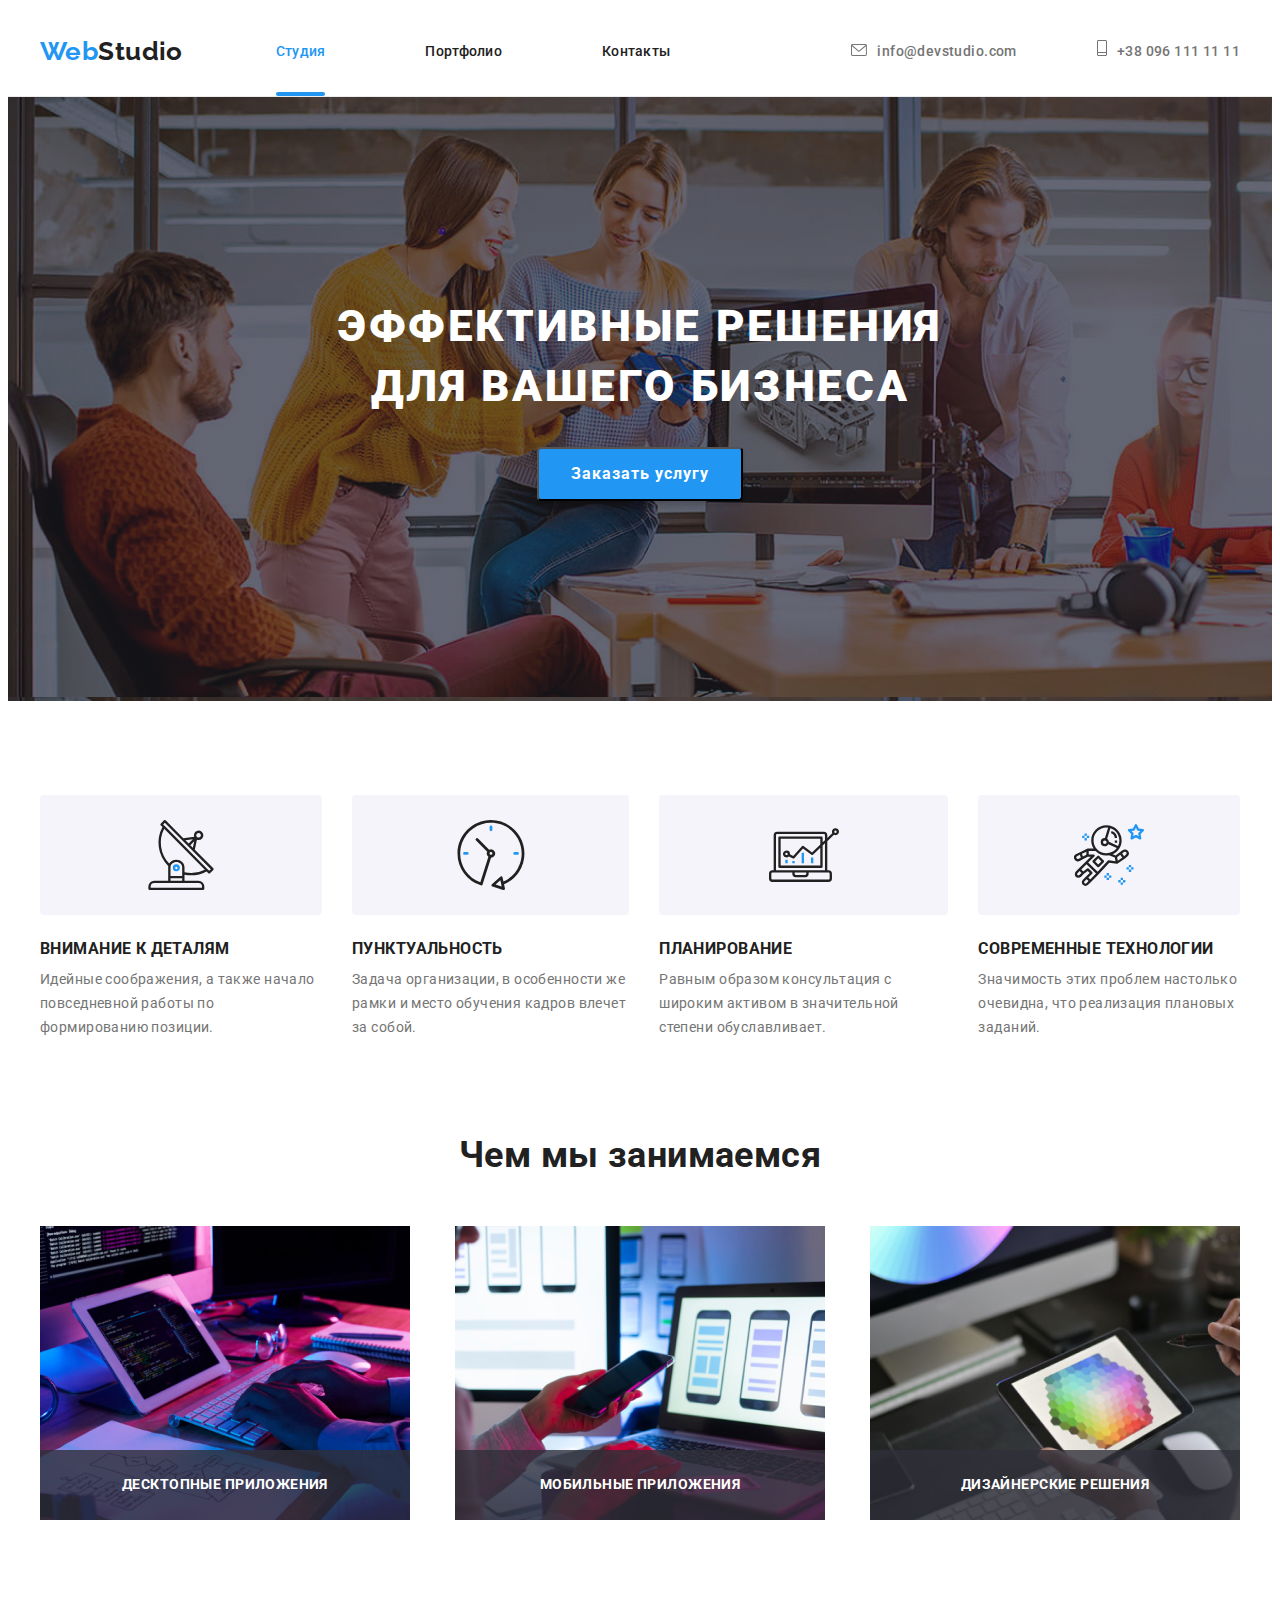
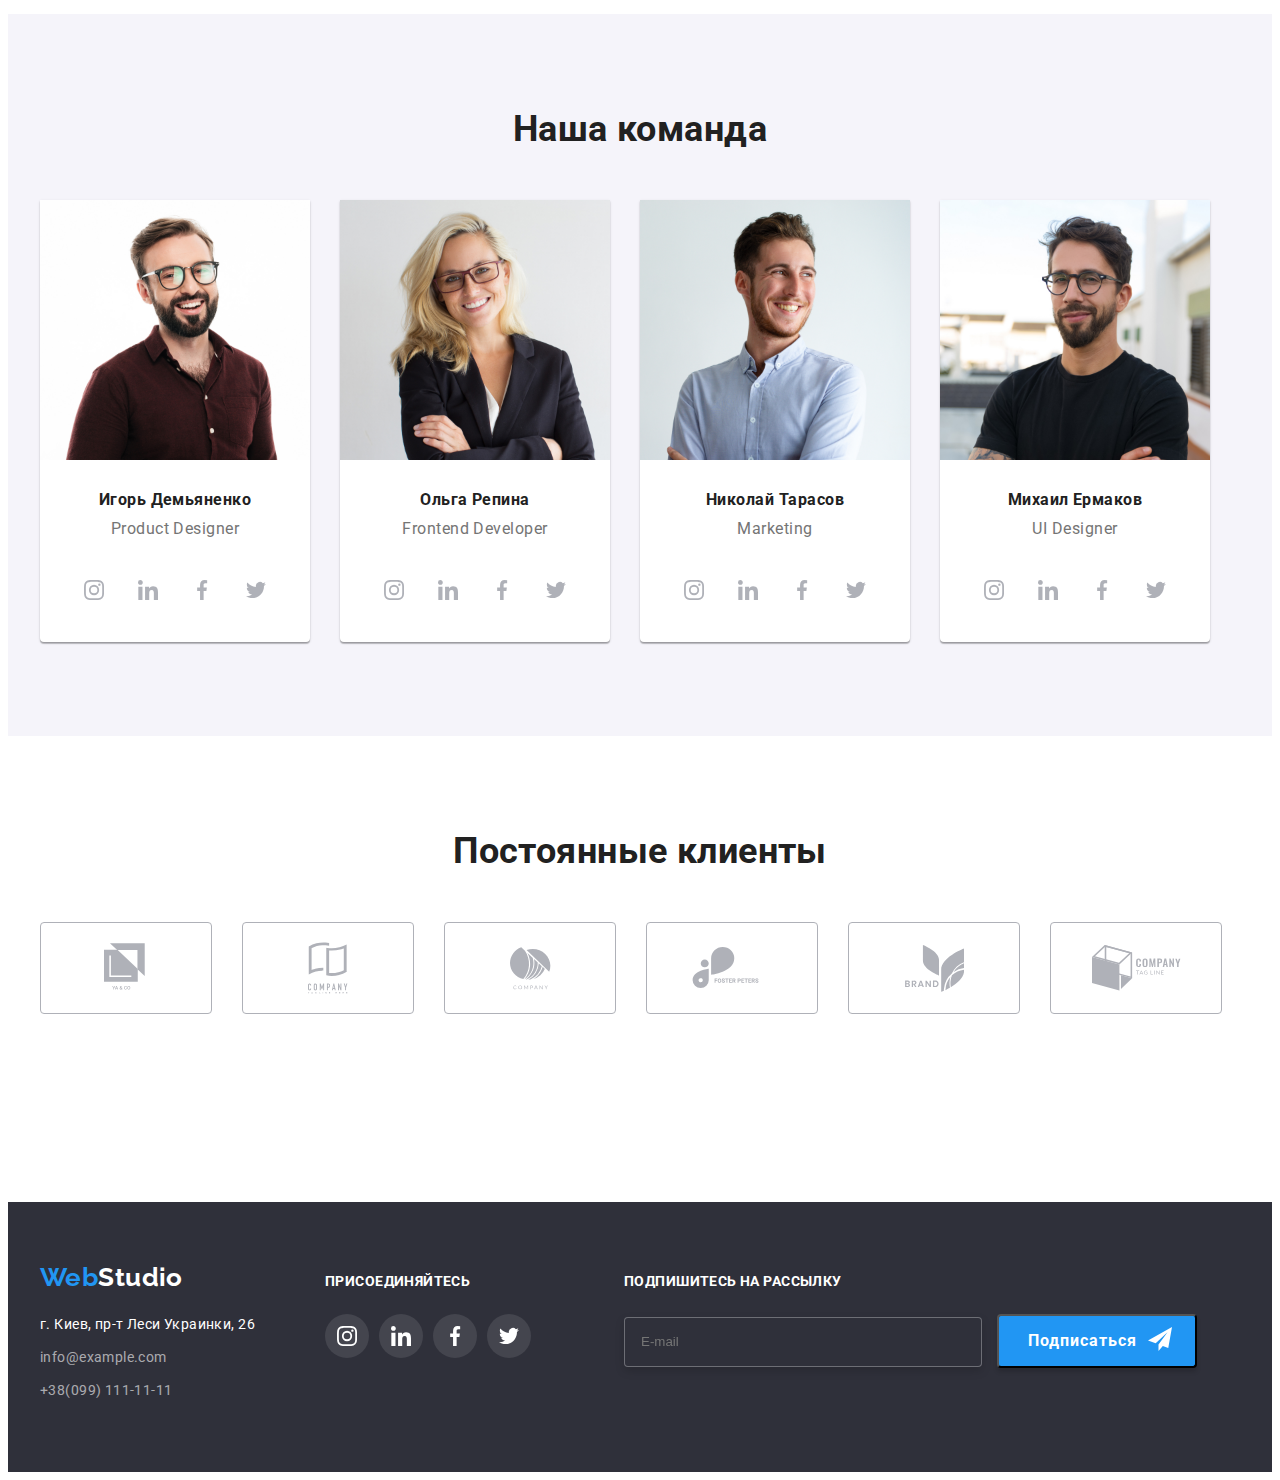
==== index.html @ 6d4a69b9 "Added files" ====
<!DOCTYPE html>
<html lang="ru">
  <head>
    <meta charset="UTF-8" />
    <meta name="viewport" content="width=device-width, initial-scale=1.0" />
    <title>Document</title>
    <link href="https://fonts.googleapis.com/css2?family=Roboto:wght@400;700;900&display=swap" rel="stylesheet">
    <link href="https://fonts.googleapis.com/css2?family=Raleway:wght@700&display=swap" rel="stylesheet">
    <link rel="stylesheet" href="https://cdnjs.cloudflare.com/ajax/libs/modern-normalize/1.0.0/modern-normalize.min.css" integrity="sha512-ISS7cAi1PEhQ8jnbJpJZMd29NlhNj4AWYyLOSp2CE/CsHxTCu+r+t0D2yoJudVrd0/8fTVPUVDzY5Tvli75u/g==" crossorigin="anonymous" />
    <link rel="stylesheet" href="./css/styles.css" />
  </head>

  <body>
  <header class="header">
   
 <div class="container header-container">
    <!--Навигация-->
     <nav class="navigation">
       <a href="./index.html" class="link">
      <p class="link logo" lang="en"><span class="logo-part">Web</span>Studio</p>
    </a>

    <ul class="site-nav list">
      <li class="menu-item"><a href="./index.html" class="link menu-link"><span class="current">Студия</span></a></li>
      <li class="menu-item"><a href="./portfolio.html" class="link menu-link">Портфолио</a></li>
      <li class="menu-item"><a href="#footer" class="link menu-link">Контакты</a></li>
    </ul>
    </nav> 
    
    <ul class="auth-nav list">
      <li class="menu-item"><a href="mailto:info@devstudio.com" class="link contact-link">
        <svg class="email-icon" width="16" height="12">
          <use xlink:href="./images/spritenew.svg#icon-envelope"></use>
        </svg>info@devstudio.com</a></li>
      <li class="menu-item"><a href="tel:380961111111" class="link contact-link">
        <svg class="email-icon" width="10" height="16"> 
          <use xlink:href="./images/spritenew.svg#icon-phone"></use>
        </svg>+38 096 111 11 11</a></li>
    </ul>
  
 </div>
</header>
 

    <main>
      <!--Секция-герой-->
      <section class="hero-section">
        <div class="container hero-container">
        <h1 class="hero-title">
          Эффективные решения
          для вашего бизнеса
        </h1>
        <button type="button" class="button" data-modal-open>Заказать услугу</button>
        </div>
        </section>
      
      <!--Преимущества-->
      <section class="section about-section">
        <div class="container">
        <h2 class="section-title visually-hidden" >Преимущества</h2>
        <ul class="list feature">
          <li class="list-item icon-antenna">
            <h3 class="about-title">Внимание к деталям</h3>
            <p class="about-info">
              Идейные соображения, а также начало повседневной работы по
              формированию позиции.
            </p>
          </li>
          <li class="list-item icon-clock">
            <h3 class="about-title">Пунктуальность</h3>
            <p class="about-info">
              Задача организации, в особенности же рамки и место обучения кадров
              влечет за собой.
            </p>
          </li>
          <li class="list-item icon-diagram">
            <h3 class="about-title">Планирование</h3>
            <p class="about-info">
              Равным образом консультация с широким активом в значительной
              степени обуславливает.
            </p>
          </li>
          <li class="list-item icon-astronaut">
            <h3 class="about-title">Современные технологии</h3>
            <p class="about-info">
              Значимость этих проблем настолько очевидна, что реализация
              плановых заданий.
            </p>
          </li>
        </ul>
        </div>
      </section>
    

    <!--Чем мы занимаемся-->
      <section class="section about-section about">
        <div class="container">
        <h2 class="section-title">Чем мы занимаемся</h2>
        <ul class="list">
          <li class="list-item">
            <div class="about-thumb">
              <img
              src="./images/box1.jpg"
              alt="планшет и клавиатура человек работает"
              width="370"
            />
            <p class="about-overlay">Десктопные приложения</p>
          </div>
          </li>
          <li class="list-item">
            <div class="about-thumb"> 
              <img
              src="./images/box2.jpg"
              alt="телефон и ноутбук человек за работой"
              width="370"
            />
            <p class="about-overlay">Мобильные приложения</p></div>
          </li>
          <li class="list-item">
            <div class="about-thumb">
              <img
              src="./images/box3.jpg"
              alt="планшет с красочной картинкой человек рисует с помощью стилуса"
              width="370"
            />
            <p class="about-overlay">Дизайнерские решения</p>
            </div>
          </li>
        </ul>
       </div>
      </section>
    
      

      <!-- Наша команда-->
      <section class="section team">
        <div class="container">
        <h2 class="section-title">Наша команда</h2>
        <ul class="list">
          <li class="team-item">
            <img
              src="./images/teamcard1.jpg"
              alt="Дизайнер мужчина в бордовой рубашке"
              width="270"
              height="260"
            />
            <h3 class="team-title">Игорь Демьяненко</h3>
            <p class="team-position">Product Designer</p>
            <ul class="list social-box">
              <li class="social-list">
                  <a href="" class="socialmedia">
                      <svg class="socialmedia-icon">
                          <use xlink:href="./images/spritenew.svg#icon-instagram">
                          </use>
                      </svg></a>
              </li>

              <li class="social-list">
                  <a href="" class="socialmedia">
                      <svg class="socialmedia-icon">
                          <use xlink:href="./images/spritenew.svg#icon-twitter">
                          </use>
                      </svg></a>
              </li>

              <li class="social-list">
                  <a href="" class="socialmedia">
                      <svg class="socialmedia-icon">
                          <use xlink:href="./images/spritenew.svg#icon-facebook">
                          </use>
                      </svg></a>
              </li>

              <li class="social-list">
                  <a href="" class="socialmedia">
                      <svg class="socialmedia-icon">
                          <use xlink:href="./images/spritenew.svg#icon-linkedin">
                          </use>
                      </svg></a>
              </li>
          </ul> 
          </li>

          <li class="team-item">
            <img
              src="./images/teamcard2.jpg"
              alt="Фронэнд девелопер женщина"
              width="270"
              height="260"
            
            />
            <h3 class="team-title">Ольга Репина</h3>
            <p class="team-position">Frontend Developer</p>
            <ul class="list social-box">
              <li class="social-list">
                  <a href="" class="socialmedia">
                      <svg class="socialmedia-icon">
                          <use xlink:href="./images/spritenew.svg#icon-instagram">
                          </use>
                      </svg></a>
              </li>

              <li class="social-list">
                  <a href="" class="socialmedia">
                      <svg class="socialmedia-icon">
                          <use xlink:href="./images/spritenew.svg#icon-twitter">
                          </use>
                      </svg></a>
              </li>

              <li class="social-list">
                  <a href="" class="socialmedia">
                      <svg class="socialmedia-icon">
                          <use xlink:href="./images/spritenew.svg#icon-facebook">
                          </use>
                      </svg></a>
              </li>
              
              <li class="social-list">
                  <a href="" class="socialmedia">
                      <svg class="socialmedia-icon">
                          <use xlink:href="./images/spritenew.svg#icon-linkedin">
                          </use>
                      </svg></a>
              </li>
          </ul> 
          </li>

          <li class="team-item">
            <img
              src="./images/teamcard3.jpg"
              alt="Маркетолог мужчина в голубой рубашке"
              width="270"
              height="260"
            
            />
            <h3 class="team-title">Николай Тарасов</h3>
            <p class="team-position">Marketing</p>
            <ul class="list social-box">
              <li class="social-list">
                  <a href="" class="socialmedia">
                      <svg class="socialmedia-icon">
                          <use xlink:href="./images/spritenew.svg#icon-instagram">
                          </use>
                      </svg></a>
              </li>

              <li class="social-list">
                  <a href="" class="socialmedia">
                      <svg class="socialmedia-icon">
                          <use xlink:href="./images/spritenew.svg#icon-twitter">
                          </use>
                      </svg></a>
              </li>

              <li class="social-list">
                  <a href="" class="socialmedia">
                      <svg class="socialmedia-icon">
                          <use xlink:href="./images/spritenew.svg#icon-facebook">
                          </use>
                      </svg></a>
              </li>
              
              <li class="social-list">
                  <a href="" class="socialmedia">
                      <svg class="socialmedia-icon">
                          <use xlink:href="./images/spritenew.svg#icon-linkedin">
                          </use>
                      </svg></a>
              </li>
          </ul> 
          </li>

          <li class="team-item">
            <img
              src="./images/teamcard4.jpg"
              alt="UI Дизайнер мужчина в черной футболке"
              width="270"
              height="260"
            
            />
            <h3 class="team-title">Михаил Ермаков</h3>
            <p class="team-position">UI Designer</p>
            <ul class="list social-box">
              <li class="social-list">
                  <a href="" class="socialmedia">
                      <svg class="socialmedia-icon">
                          <use xlink:href="./images/spritenew.svg#icon-instagram">
                          </use>
                      </svg></a>
              </li>

              <li class="social-list">
                  <a href="" class="socialmedia">
                      <svg class="socialmedia-icon">
                          <use xlink:href="./images/spritenew.svg#icon-twitter">
                          </use>
                      </svg></a>
              </li>

              <li class="social-list">
                  <a href="" class="socialmedia">
                      <svg class="socialmedia-icon">
                          <use xlink:href="./images/spritenew.svg#icon-facebook">
                          </use>
                      </svg></a>
              </li>
              
              <li class="social-list">
                  <a href="" class="socialmedia">
                      <svg class="socialmedia-icon">
                          <use xlink:href="./images/spritenew.svg#icon-linkedin">
                          </use>
                      </svg></a>
              </li>
          </ul> 
          </li>
        </ul>
      </div>
      </section>

    <!--Постоянные клиенты-->
      <section class="section">
        <div class="container">
          <h3 class="section-title">Постоянные клиенты</h3>
          <ul class="list clients-box">

            <li class="list-item">
              <a href="" class="clients-logo" target="_blank" rel="noopener noreferer">
              <svg width="45" height="50">
                <use xlink:href="./images/spritenew.svg#icon-logo1"></use>
              </svg></a>
            </li>

            <li class="list-item">
              <a href="" class="clients-logo" target="_blank" rel="noopener noreferer">
              <svg width="40" height="52">
              <use xlink:href="./images/spritenew.svg#icon-logo2"></use>
            </svg></a>
            </li>
            <li class="list-item">
              <a href="" class="clients-logo" target="_blank" rel="noopener noreferer">
              <svg width="41" height="43">
              <use xlink:href="./images/spritenew.svg#icon-logo3"></use>
            </svg></a>
              
            </li>
            <li class="list-item">
              <a href="" class="clients-logo" target="_blank" rel="noopener noreferer">
              <svg width="80" height="42">
              <use xlink:href="./images/spritenew.svg#icon-logo4"></use>
            </svg></a>
              
            </li>
            <li class="list-item">
              <a href="" class="clients-logo" target="_blank" rel="noopener noreferer">
              <svg width="59" height="47">
              <use xlink:href="./images/spritenew.svg#icon-logo5"></use>
            </svg></a>
              
            </li>
            <li class="list-item">
              <a href="" class="clients-logo" target="_blank" rel="noopener noreferer">
              <svg width="89" height="46">
              <use xlink:href="./images/spritenew.svg#icon-logo6"></use>
            </svg></a>
              
            </li>
          </ul>
        </div>
        
      </section>
    
    </main>

    <!--Подвал сайта--> 
     <footer class="dark-background footer-box" id="footer">
      <div class="container footer-container">
      <div>
        <!--Логотип-->
        <a href="./index.html" class="link"> </a>
        <p class="link footer-logo" lang="en"><span class="logo-part">Web</span>Studio</p>
  
       <!--Адрес-->
      <address class="footer-address">
        <ul class="list">
        <li>
          <p class="link">г. Киев, пр-т Леси Украинки, 26</p>
        </li>
         <li class="footer-contacts">
           <a class="link list" href="mailto:info@example.com">info@example.com</a>
          </li> 
         <li class="footer-contacts"> 
           <a class="link list" href="tel:+380991111111">+38(099) 111-11-11</a>
          </li>
        </ul>

      </address>
    </div>
        

      <!--Присоединяйтесь-->
      
      <div class="join-us">
        <h3 class="title-join-us">Присоединяйтесь</h3>
        <ul class="list social-box-footer">
          <li class="social-list">
            <a href="https://instagram.com" class="socialmedia footer">
              <svg class="socialmedia-icon">
              <use xlink:href="./images/spritenew.svg#icon-instagram"></use>
          </svg></a>
          </li>
          
          <li class="social-list">
            <a href="https://twitter.com" class="socialmedia footer">
              <svg class="socialmedia-icon">
              <use xlink:href="./images/spritenew.svg#icon-twitter"></use>
          </svg></a>
          </li>
  
          <li class="social-list"> 
            <a href="https://facebook.com" class="socialmedia footer">
              <svg class="socialmedia-icon">
              <use xlink:href="./images/spritenew.svg#icon-facebook"></use>
          </svg></a>
          </li>
  
          <li class="social-list">
            <a href="https://linkedin.com" class="socialmedia footer">
              <svg class="socialmedia-icon">
              <use xlink:href="./images/spritenew.svg#icon-linkedin"></use>
          </svg></a>
          </li>
        </ul>
  
      </div>

      <!--Подпишитесь на рассылку-->
      <div class="submit">
        <h3 class="title-join-us">Подпишитесь на рассылку</h3>
        <form autocomplete="on">
        <input type="email" name="mail" class="sign-input" placeholder="E-mail">
        <button type="submit" class="button button-sign">Подписаться
          <svg class="submit-icon"> 
          <use xlink:href="./images/iconform.svg#icon-send"></use>
        </svg></button>
        </form>
      </div>
    </div>

    </footer>

<!--Модальное окно-->
    <div class="backdrop is-hidden" data-modal>
     
      <div class="modal"> 
        <button class="close-modal" data-modal-close>
          <svg class="form-icon" width="11" height="11"> 
          <use xlink:href="./images/iconform.svg#icon-cross"></use>
        </svg>
        </button>
        
        <b class="form-title">Оставьте свои данные, мы вам перезвоним</b>

        <form class="form">

            <div class="form-field">
              <label for="user-name" class="form-label">Имя</label>
              <div class="input-wrapper">
                <input type="text" name="user-name" id="user-name" class="form-input">
                <svg class="form-icon man-icon" width="12" height="12"> 
                  <use xlink:href="./images/iconform.svg#icon-man"></use>
                </svg>
              </div>
            </div>

            <div class="form-field">
            <label for="tel" class="form-label">Телефон</label>
            <div class="input-wrapper">
              <input type="tel" name="tel" id="tel" class="form-input">
              <svg class="form-icon call-icon" width="13" height="13"> 
                <use xlink:href="./images/iconform.svg#icon-call"></use>
              </svg>
            </div>
            </div>

            <div class="form-field">
            <label for="email" class="form-label">Почта</label>
            <div class="input-wrapper">
              <input type="email" name="email" id="email" class="form-input">
              <svg class="form-icon mail-icon" width="15" height="12"> 
                <use xlink:href="./images/iconform.svg#icon-mail"></use>
              </svg>
            </div>
            
            </div>
          
            <div class="form-field">
              <label for="comment" class="form-label">Комментарий</label>
              <textarea name="comment" id="comment" cols="30" rows="5" class="form-textarea" placeholder="Введите текст"></textarea>
            </div>


            <div class="policy-field">						
              <label class="policy-lable" for="policy">
                <input class="checkbox" type="checkbox" name="policy" id="policy" required>
                <span class="checkbox-icon"></span>
                Соглашаюсь с рассылкой и принимаю <a class="policy-link" href="">Условия договора</a>
              </label>
            </div>
           
            
            <button type="submit" class="button form-button">Отправить</button>
          
        </form>
      </div>
    </div>

    <script src="./js/modal.js"></script>
  </body>
</html>
---- css/styles.css ----
:root {
  --main-text-color: #757575;
  --accent-color: rgb(33, 150, 243);
  --title-color: #212121;
  --white: #ffffff;
  --dark-background: #2f303a;
  --footer-contacts: rgba(255, 255, 255, 0.6);
  --button: #f5f4fa;
  --icon-color: #afb1b8;
}

html {
  box-sizing: border-box;
}

body {
  font-family: "Roboto", sans-serif;
  font-size: 14px;
  line-height: 1.71;
  letter-spacing: 0.03em;
  color: var(--main-text-color);
  background-color: var(--white);
}

textarea {
  resize: none;
}

address {
  font-style: normal;
}

img {
  display: block;
  max-width: 100%;
  height: auto;
}
h1,
h2,
h3,
p {
  margin: 0;
}

p {
  margin-bottom: 50px;
}

/*Скрытые заголовки*/
.visually-hidden {
  position: absolute !important;
  clip: rect(1px 1px 1px 1px);
  clip: rect(1px, 1px, 1px, 1px);
  padding: 0 !important;
  border: 0 !important;
  height: 1px !important;
  width: 1px !important;
  overflow: hidden;
}

/*Контейнер для секций НЕ ТРОГАТЬ БОЛЬШЕ*/
.container {
  width: 1200px;
  padding-left: 15px;
  padding-right: 15px;
  margin-right: auto;
  margin-left: auto;
}

/*Список без маркеров*/
.list {
  margin: 0;
  padding: 0;
  list-style: none;
}

/*Ссылка*/
.link {
  color: var(--title-color);
  text-decoration: none;
}

.link:hover,
.link:focus {
  color: var(--accent-color);
  text-decoration: underline;
  transition-duration: 250ms;
  transition-timing-function: cubic-bezier(0.4, 0, 0.2, 1);
}

/*Header*/
.header {
  align-items: center;
  background-color: var(--white);
  border-bottom: 1px solid #ececec;
}

.header .logo {
  margin-right: 93px;
}

.header-container {
  display: flex;
  justify-content: flex-end;
  align-items: center;

  min-height: 80px;
}

/*Логотип*/
.logo {
  margin-bottom: 0;
  padding-top: 24px;
  padding-bottom: 25px;

  font-family: Raleway;
  font-style: normal;
  font-weight: bold;
  font-size: 26px;
  line-height: 1.19;
  color: var(--title-color);
}

.logo-part {
  color: var(--accent-color);
}

/* Навигация */
.navigation {
  display: flex;
  align-items: center;
  margin-right: auto;
}

/*Навигация сайта*/

.site-nav {
  display: inline-flex;
  margin-top: 32px;
  margin-bottom: 32px;
}

.menu-item:not(:last-child) {
  margin-right: 50px;
}

/*Применится ко всем, у которых есть сосед сверху*/
.site-nav .menu-item + .menu-item {
  margin-left: 50px;
}

.menu-link {
  font-weight: 500;
  line-height: 1.314;
  letter-spacing: 0.02em;
  color: var(--title-color);
}

.menu-link:hover,
.menu-link:focus {
  color: var(--accent-color);
  text-decoration: none;
  transition-duration: 250ms;
  transition-timing-function: cubic-bezier(0.4, 0, 0.2, 1);
}

/*Контакты*/
.auth-nav {
  display: inline-flex;
  margin-top: 32px;
  margin-bottom: 32px;
}

.email-icon {
  margin-right: 10px;
  fill: var(--main-text-color);
}

.auth-nav .contact-link {
  margin-left: 30px;
  font-weight: 500;
}

.auth-nav .link {
  padding-top: 32px;
  padding-bottom: 32px;
  color: var(--main-text-color);
}

.contact-link:hover,
.contact-link:focus {
  color: var(--accent-color);
  transition-duration: 250ms;
  transition-timing-function: cubic-bezier(0.4, 0, 0.2, 1);
}

.contact-link:hover .email-icon,
.contact-link:focus {
  fill: var(--accent-color);
  transition-duration: 250ms;
  transition-timing-function: cubic-bezier(0.4, 0, 0.2, 1);
}

.head-line {
  border-bottom: 1px solid var(--main-text-color);
}

/*Секция и заголовок секции*/
.section {
  padding-top: 94px;
  padding-bottom: 94px;

  font-weight: bold;
  line-height: 1.167;
}

.section-title {
  margin-bottom: 50px;
  color: var(--title-color);
  font-size: 36px;
  line-height: 1.17;
  text-align: center;
}

.flexbox {
  display: flex;
  justify-content: space-between;
}

/*Специальный синий выделитель для "студия" и "e-mail"*/
.current {
  color: var(--accent-color);
  position: relative;
  padding-bottom: 0;
}

.current::after {
  position: absolute;
  display: block;
  content: "";
  width: 100%;
  height: 4px;
  border-radius: 2px;
  margin-left: auto;
  margin-right: auto;
  background-color: var(--accent-color);
  margin-top: 28px;
}

/*Секция героя*/
.hero-section {
  max-width: 1600px;
  margin-left: auto;
  margin-right: auto;
  background-image: linear-gradient(
      to right,
      rgba(47, 48, 58, 0.4),
      rgba(47, 48, 58, 0.4)
    ),
    url("../images/Img.jpg");
  background-color: var(--dark-background);
}

.hero-container {
  max-width: 690px;
  padding-top: 200px;
  padding-bottom: 200px;
  text-align: center;
  letter-spacing: 0.06em;
}
.hero-title {
  display: inline-block;
  margin-bottom: 30px;
  max-width: 696px;
  color: var(--white);
  font-size: 44px;
  font-weight: 900;
  line-height: 1.36;
  letter-spacing: 0.06em;
  text-transform: uppercase;
}

/*Кнопка*/

.button {
  display: inline-block;
  padding: 10px 32px;
  min-width: 200px;
  border-radius: 4px;
  box-shadow: 0px 4px 4px rgba(0, 0, 0, 0.15);
  font-family: inherit;
  font-weight: 700;
  font-size: 16px;
  line-height: 1.87;
  text-align: center;
  letter-spacing: 0.06em;
  color: var(--white);
  background-color: var(--accent-color);
}

.button:hover,
.button:focus {
  color: var(--white);
  background-color: var(--accent-color);
  transition-duration: 250ms;
  transition-timing-function: cubic-bezier(0.4, 0, 0.2, 1);
}

/*Бэкграунд*/
.dark-background {
  background: var(--dark-background);
  color: var(--white);
}

/*Преимущества*/
.section .about-section {
  padding-left: 0;
  padding-right: 0;
}

.about-section .list {
  display: flex;
  justify-content: space-between;
}

.about-section .li-item {
  flex-basis: calc(100% / 4 - 30px);
}

.list-item {
  width: cal(100% - 90px) / 4;
}

.list-item:not(:last-child) {
  margin-right: 30px;
}

.about-section {
  justify-content: space-between;
  background-color: var(--white);
}

/*Обнуляем в .about верхний паддинг*/
.about {
  padding-top: 0;
}

.about-title {
  margin-bottom: 10px;

  font-weight: bold;
  line-height: 1.14;
  color: var(--title-color);
  text-transform: uppercase;
}

.about-info {
  margin-bottom: 0;
  display: inline-block;
  line-height: 1.71;
  font-weight: normal;
  color: #757575;
}

.about-info:not(:last-child) {
  margin-right: 30px;
}
/*Overlay в секции О нас*/
.about-thumb {
  position: relative;
}

.about-overlay {
  position: absolute;
  width: 100%;
  left: 0;
  bottom: 0;
  padding: 27px 0;
  margin-bottom: 0;

  font-size: 14px;
  line-height: 1.14;
  text-align: center;
  text-transform: uppercase;
  color: var(--white);
  background-color: rgba(47, 48, 58, 0.8);
}

/*Следующие свойства для иконок в Преимущества*/
.feature > .list-item::before {
  display: block;
  content: "";
  height: 120px;
  margin-bottom: 25px;
  background-size: auto;
  background-repeat: no-repeat;
  background-position: center;
  background-color: var(--button);
  border-radius: 4px;
}

.icon-antenna::before {
  background-image: url(../images/icon/antenna.svg);
}
.icon-clock::before {
  background-image: url(../images/icon/clock.svg);
}
.icon-diagram::before {
  background-image: url(../images/icon/diagram.svg);
}
.icon-astronaut::before {
  background-image: url(../images/icon/astronaut.svg);
}

/*Наша команда*/
.team {
  padding-left: 0;
  padding-right: 0;
  padding-top: 94px;
  padding-bottom: 94px;
  background-color: var(--button);
  color: var(--title-color);
  width: auto;
}

.team .list {
  display: flex;
}

.team-item {
  text-align: center;
  background-color: var(--white);
}

.team-item {
  background: var(--white);
  box-shadow: 0px 1px 3px rgba(0, 0, 0, 0.12), 0px 1px 1px rgba(0, 0, 0, 0.14),
    0px 2px 1px rgba(0, 0, 0, 0.2);
  border-radius: 0px 0px 4px 4px;
}

.team .team-item + .team-item {
  margin-left: 30px;
}

.team h3 {
  font-size: 16px;
  line-height: 1.187;
  text-align: center;
  letter-spacing: 0.03em;
  margin-top: 30px;
  margin-bottom: 10px;
  font-style: normal;
}

.team p {
  color: var(--main-text-color);
  font-size: 16px;
  font-weight: normal;
  line-height: 1.19;
  text-align: center;
  letter-spacing: 0.03em;
  margin-bottom: 30px;
}

.social-box {
  display: flex;
  padding-left: 32px;
  padding-right: 32px;
  margin-top: 16px;
}

.social-list:not(:last-child) {
  margin-right: 10px;
}

.socialmedia {
  display: inline-flex;
  width: 44px;
  height: 44px;
  justify-content: center;
  align-items: center;
  margin-bottom: 30px;
  border-radius: 50%;
  background-size: 20px;
  background-repeat: no-repeat;
  fill: var(--icon-color);
}

.socialmedia-icon {
  width: 20px;
  height: 20px;
}

.socialmedia:hover {
  background-color: var(--accent-color);
  fill: var(--white);
  transition-duration: 250ms;
  transition-timing-function: cubic-bezier(0.4, 0, 0.2, 1);
}

/*Клиенты*/
.clients-box {
  display: flex;
}

.clients-box .item:not(:last-child) {
  margin-right: 30px;
}

.clients-logo {
  display: inline-flex;
  align-items: center;
  justify-content: center;
  width: 170px;
  height: 90px;
  border: 1px solid var(--icon-color);
  border-radius: 4px;
  fill: var(--icon-color);
}

.clients-logo:hover {
  fill: var(--accent-color);
  border: 1px solid var(--accent-color);
  transition-duration: 250ms;
  transition-timing-function: cubic-bezier(0.4, 0, 0.2, 1);
}

/*Футер*/
.footer-box {
  background-color: var(--dark-background);
}

.footer-logo {
  margin-bottom: 20px;
  font-family: Raleway;
  font-style: normal;
  font-weight: bold;
  font-size: 26px;
  line-height: 1.19;

  color: var(--white);
}

.footer-address {
  font-weight: 400;
  text-align: left;
}

.footer-address .link {
  color: var(--white);
  margin-bottom: 9px;
  display: inline-block;
  font-style: normal;
}

.footer-contacts .link {
  color: var(--footer-contacts);
}

.footer-container {
  display: flex;
  align-items: baseline;
  margin-top: 94px;
  padding-top: 60px;
  padding-bottom: 60px;
}

/*Присоединяйтесь*/
.join-us {
  margin-left: 70px;
}

.title-join-us {
  font-weight: 700;
  font-size: 14px;
  text-transform: uppercase;
  color: var(--white);
  margin-bottom: 20px;
}

.social-box-footer {
  display: flex;
}

.footer {
  background: rgba(255, 255, 255, 0.1);
  fill: var(--white);
}

/*Подпишитесь на рассылку*/
.submit {
  margin-left: 93px;
}

.button-sign {
  position: relative;
  padding-left: 29px;
  padding-right: 10px;
  width: 200px;
  min-height: 50px;
  text-align: left;
  line-height: 1.875;
}

.sign-input {
  color: rgba(255, 255, 255, 0.6);
  width: 358px;
  height: 50px;
  border: 1px solid rgba(255, 255, 255, 0.3);
  box-sizing: border-box;
  filter: drop-shadow(0px 4px 4px rgba(0, 0, 0, 0.15));
  border-radius: 4px;
  background-color: var(--dark-background);

  margin-right: 12px;
  padding-left: 16px;
}

.submit-icon {
  position: absolute;
  fill: var(--white);
  display: inline-flex;

  width: 24px;
  height: 24px;
  top: 11px;
  right: 23px;
  transition: 250ms cubic-bezier(0.4, 0, 0.2, 1);
}

/*Секция Filter*/
.container .container-top {
  max-width: 1200px;
}

.filter-box {
  display: flex;
  justify-content: center;
  margin-bottom: 50px;
}

.filter-box .item {
  display: inline-block;
  align-items: center;
}

.item {
  font-style: normal;
  font-weight: 500;
  font-size: 16px;
  line-height: 1.62;

  text-align: center;
  letter-spacing: 0.03em;
}

.filter-box .item:not(:last-child) {
  margin-right: 8px;
}

.filter-button {
  padding: 6px 22px;
  color: var(--title-color);
  background: #f5f4fa;
  font-weight: 500;
  font-size: 16px;
  line-height: 1.625;
  min-width: 73px;
  border: none;
  box-shadow: 0px 3px 1px rgba(0, 0, 0, 0.1), 0px 1px 2px rgba(0, 0, 0, 0.08),
    0px 2px 2px rgba(0, 0, 0, 0.12);
}

.filter-button:hover,
.filter-button:focus {
  background-color: var(--button);
  color: var(--title-color);
  border: 1px solid var(--accent-color);
  transition-duration: 250ms;
  transition-timing-function: cubic-bezier(0.4, 0, 0.2, 1);
}

/*Карточки*/
.our-projects {
  padding-top: 94px;
}

.project-list {
  display: flex;
  flex-wrap: wrap;
}

.our-project-card:not(:nth-child(3n)) {
  margin-right: 30px;
}

.our-project-card:not(:nth-last-child(-n + 3)) {
  margin-bottom: 30px;
}

.our-project-card:hover,
.our-project-card:focus {
  box-shadow: 0px 1px 1px rgba(0, 0, 0, 0.12), 0px 4px 4px rgba(0, 0, 0, 0.06),
    1px 4px 6px rgba(0, 0, 0, 0.16);
  transition-duration: 250ms;
  transition-timing-function: cubic-bezier(0.4, 0, 0.2, 1);
}

.portfolio-thumb {
  position: relative;
  overflow: hidden;
}

.portfolio-overlay {
  position: absolute;
  top: 0;
  left: 0;
  width: 100%;
  height: 100%;
  transform: translateY(100%);
  transition: transform 250ms ease;
  margin-bottom: 0;
  padding: 63px 24px;
  font-size: 18px;
  line-height: 1.56;
  color: var(--white);
  background-color: rgba(33, 150, 243, 0.9);
}

.our-project-card:hover .portfolio-overlay,
.our-project-card .link:focus .portfolio-overlay {
  transform: translateX(0);
  transition-duration: 250ms;
  transition-timing-function: cubic-bezier(0.4, 0, 0.2, 1);
}

.project-card-content {
  border-right: 1px solid #eeeeee;
  border-bottom: 1px solid #eeeeee;
  border-left: 1px solid #eeeeee;
  padding: 20px 24px;
}

.our-project-title {
  margin-top: 20px;
  font-size: 18px;
  line-height: 2;
  letter-spacing: 0.06em;
  color: var(--title-color);
}

.our-project-topic {
  font-size: 16px;
  line-height: 1.87;
}

/*Модальное окно*/
.backdrop {
  position: fixed;
  top: 0;
  left: 0;
  width: 100%;
  height: 100%;
  background: rgba(0, 0, 0, 0.2);

  opacity: 1;
  transition: opacity 400ms cubic-bezier(0.4, 0, 0.2, 1);
}

.backdrop.is-hidden {
  opacity: 0;
  pointer-events: none;
}

.modal {
  position: absolute;
  top: 50%;
  left: 50%;

  min-width: 528px;
  min-height: 581px;
  padding: 40px;

  background-color: var(--white);
  box-shadow: 0px 1px 3px rgba(0, 0, 0, 0.12), 0px 1px 1px rgba(0, 0, 0, 0.14),
    0px 2px 1px rgba(0, 0, 0, 0.2);
  border-radius: 4px;

  transform: translate(-50%, -50%) scale(1);
  transition: transform 350ms cubic-bezier(0.4, 0, 0.2, 1);
}

.close-modal {
  position: absolute;
  top: 8px;
  right: 8px;
  border: 1px solid rgba(0, 0, 0, 0.1);
  border-radius: 50px;

  display: flex;
  justify-content: center;
  align-items: center;

  width: 30px;
  height: 30px;

  margin: 0;
  padding: 0;

  background-color: var(--white);
  cursor: pointer;
}

.close-modal:hover,
.close-modal:focus {
  fill: var(--accent-color);
  border-color: var(--accent-color);
  background-color: var(--white);
  transition-duration: 250ms;
  transition-timing-function: cubic-bezier(0.4, 0, 0.2, 1);
}

/*Form*/
.form {
  width: 448px;
  margin-left: auto;
  margin-right: auto;
}

.form-title {
  font-style: normal;
  font-size: 20px;
  line-height: 1.15;
  text-align: center;
  color: var(--title-color);
  margin-bottom: 12px;
}

.form-field {
  display: flex;
  flex-direction: column;
  margin-bottom: 20px;
}

.form-field label {
  margin-bottom: 4px;
}

.form-field input,
textarea {
  border: 1px solid rgba(33, 33, 33, 0.2);
  box-sizing: border-box;
  border-radius: 4px;
  margin: 0;
  padding: 12px 16px;
}

.form-field input::placeholder {
  background: var(--white);
}

.form-input {
  width: 100%;
  padding-left: 45px;
}

.form-button {
  display: block;
  margin: 0 auto;
  border-color: var(--accent-color);
}

.input-wrapper {
  position: relative;
}

.input-wrapper .form-input {
  padding-left: 45px;
}

.input-wrapper:focus-within > .form-icon {
  fill: var(--accent-color);
  transition-duration: 250ms;
  transition-timing-function: cubic-bezier(0.4, 0, 0.2, 1);
}

.input-wrapper:focus-within > .form-input {
  outline: none;
  border: 1px solid var(--accent-color);
  transition-duration: 250ms;
  transition-timing-function: cubic-bezier(0.4, 0, 0.2, 1);
}

.form-field:focus-within .form-textarea {
  outline: none;
  border: 1px solid var(--accent-color);
  transition-duration: 250ms;
  transition-timing-function: cubic-bezier(0.4, 0, 0.2, 1);
}

.man-icon {
  position: absolute;
  top: 14px;
  left: 15px;
}

.call-icon {
  position: absolute;
  top: 13px;
  left: 14px;
}

.mail-icon {
  position: absolute;
  top: 14px;
  left: 13px;
}

.policy-field {
  display: flex;
  align-items: center;
  justify-content: center;
}

.policy-lable {
  display: inline-flex;
  align-items: center;
  line-height: 1.71;
  margin-bottom: 30px;
}

.checkbox {
  -webkit-appearance: none;
  -moz-appearance: none;
  appearance: none;
}

.checkbox:checked + .checkbox-icon {
  border-color: var(--accent-color);
  background-color: var(--accent-color);
  background-image: url(../images/check.svg);
  background-size: contain;
  background-origin: border-box;
  transition-duration: 250ms;
  transition-timing-function: cubic-bezier(0.4, 0, 0.2, 1);
}

.checkbox-icon {
  display: inline-block;
  margin-right: 7px;
  width: 16px;
  height: 15px;
  border: 2px solid var(--title-color);
  border-radius: 2px;
  cursor: pointer;
}

.policy-link {
  color: var(--accent-color);
  margin-left: 4px;
}
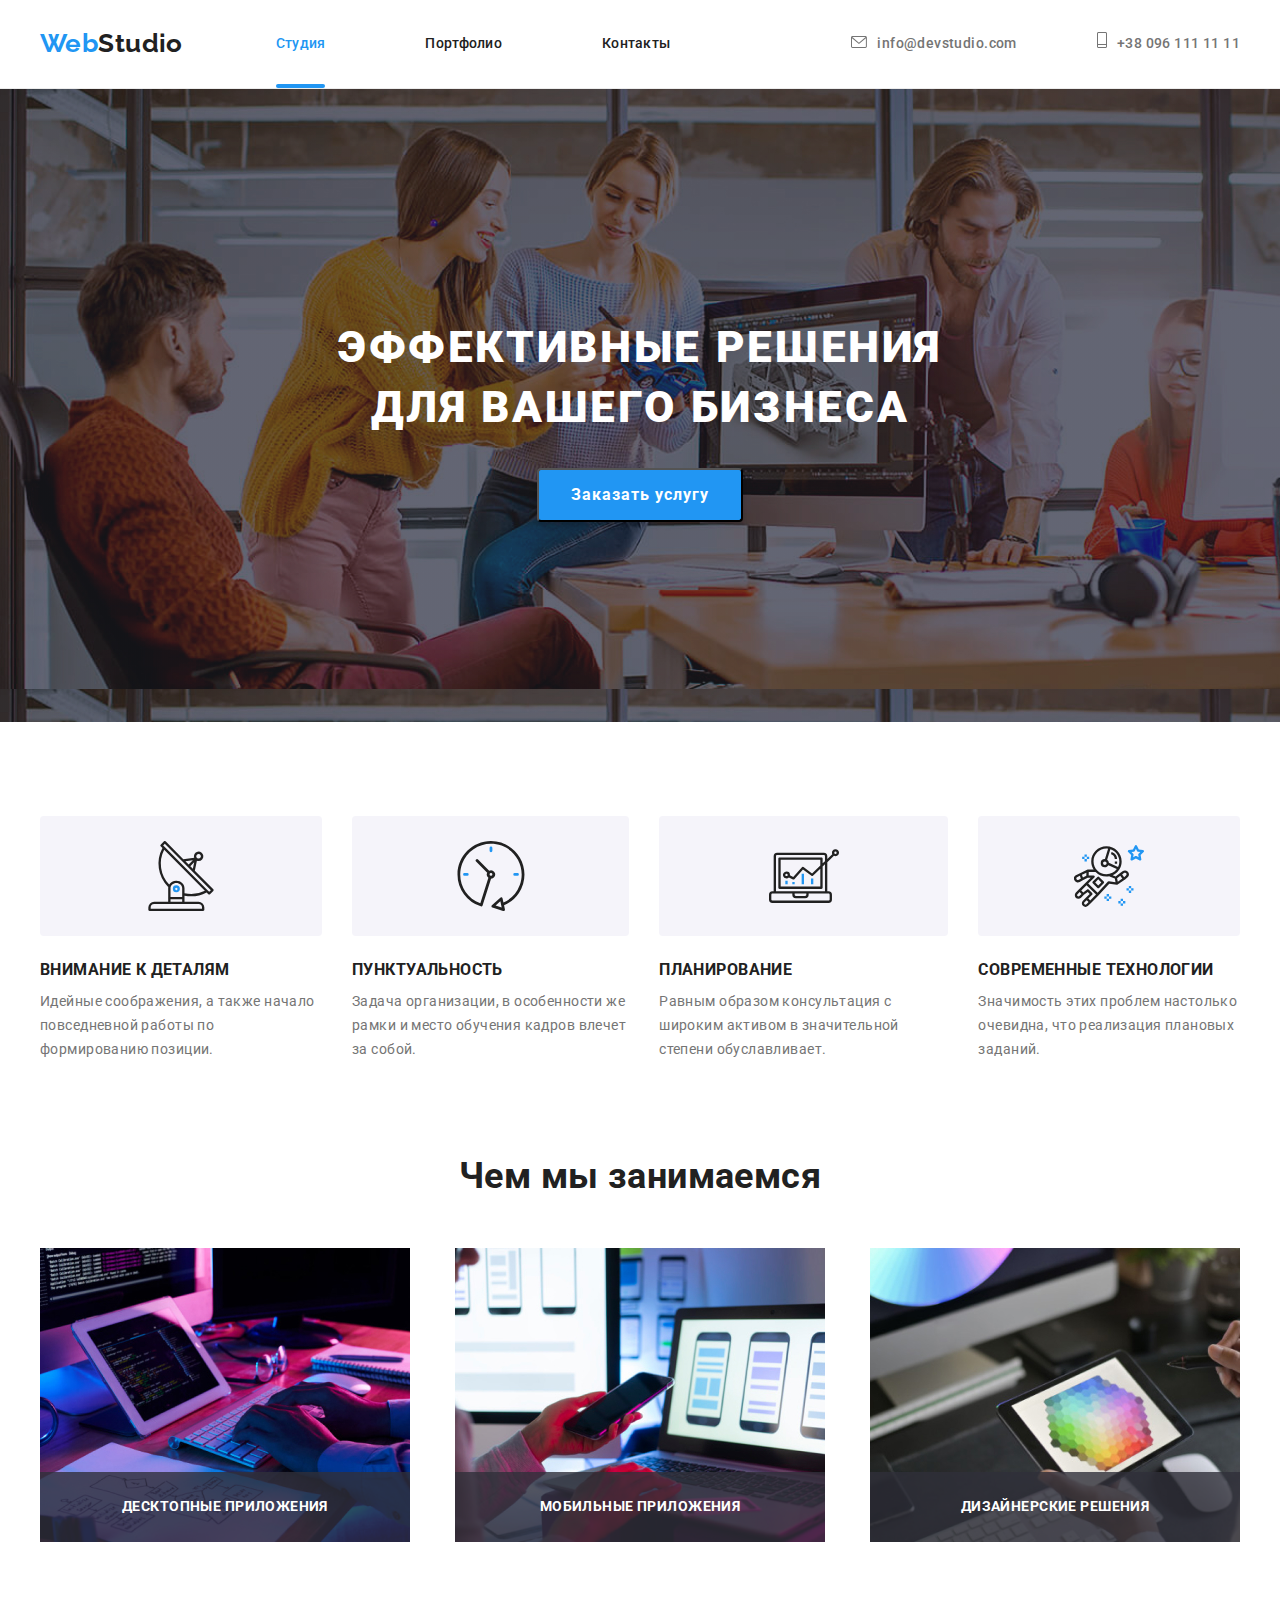
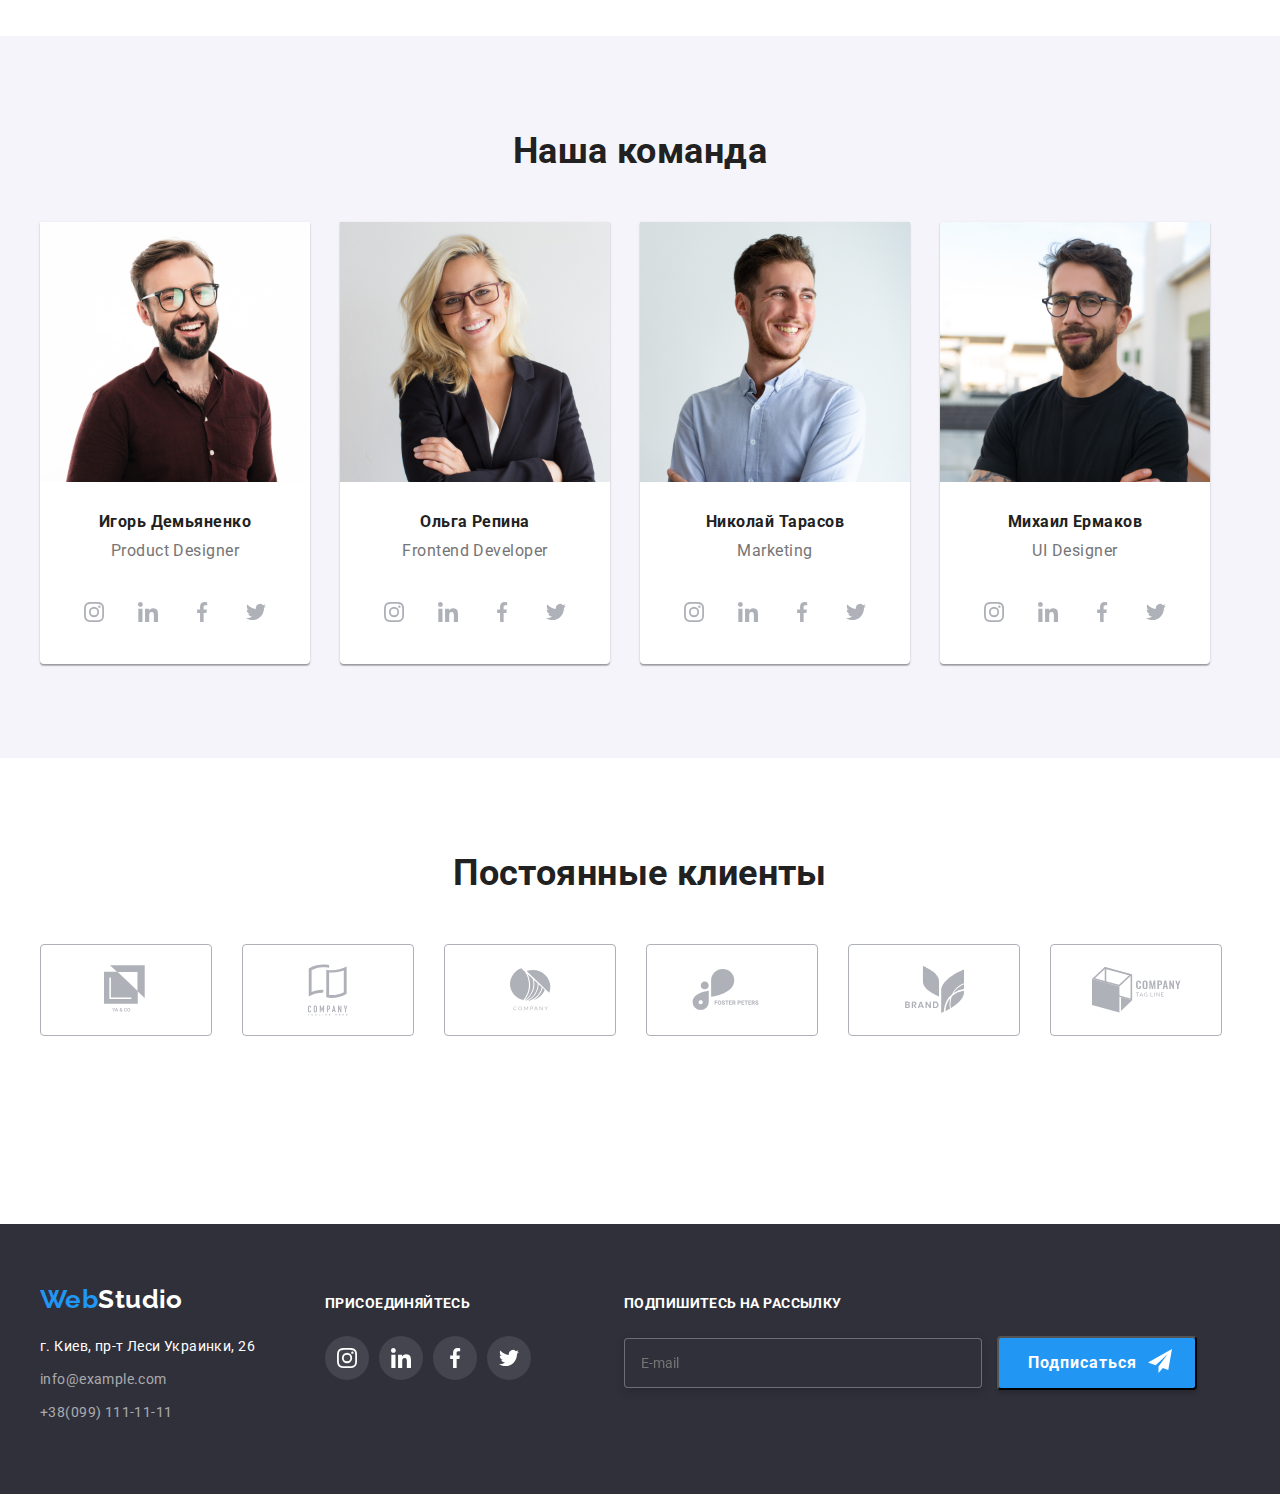
==== commit e2f173a5: "Added new Folders to SASS and Normalize in Base" ====
--- a/index.html
+++ b/index.html
@@ -8,6 +8,7 @@
     <link href="https://fonts.googleapis.com/css2?family=Raleway:wght@700&display=swap" rel="stylesheet">
     <link rel="stylesheet" href="https://cdnjs.cloudflare.com/ajax/libs/modern-normalize/1.0.0/modern-normalize.min.css" integrity="sha512-ISS7cAi1PEhQ8jnbJpJZMd29NlhNj4AWYyLOSp2CE/CsHxTCu+r+t0D2yoJudVrd0/8fTVPUVDzY5Tvli75u/g==" crossorigin="anonymous" />
     <link rel="stylesheet" href="./css/styles.css" />
+    <link rel="stylesheet" href="./css/main.min.css">
   </head>
 
   <body>
--- a/css/main.min.css
+++ b/css/main.min.css
@@ -0,0 +1,2 @@
+/*! normalize.css v8.0.1 | MIT License | github.com/necolas/normalize.css */html{line-height:1.15;-webkit-text-size-adjust:100%}body{margin:0}main{display:block}h1{font-size:2em;margin:0.67em 0}hr{-webkit-box-sizing:content-box;box-sizing:content-box;height:0;overflow:visible}pre{font-family:monospace, monospace;font-size:1em}a{background-color:transparent}abbr[title]{border-bottom:none;text-decoration:underline;-webkit-text-decoration:underline dotted;text-decoration:underline dotted}b,strong{font-weight:bolder}code,kbd,samp{font-family:monospace, monospace;font-size:1em}small{font-size:80%}sub,sup{font-size:75%;line-height:0;position:relative;vertical-align:baseline}sub{bottom:-0.25em}sup{top:-0.5em}img{border-style:none}button,input,optgroup,select,textarea{font-family:inherit;font-size:100%;line-height:1.15;margin:0}button,input{overflow:visible}button,select{text-transform:none}button,[type="button"],[type="reset"],[type="submit"]{-webkit-appearance:button}button::-moz-focus-inner,[type="button"]::-moz-focus-inner,[type="reset"]::-moz-focus-inner,[type="submit"]::-moz-focus-inner{border-style:none;padding:0}button:-moz-focusring,[type="button"]:-moz-focusring,[type="reset"]:-moz-focusring,[type="submit"]:-moz-focusring{outline:1px dotted ButtonText}fieldset{padding:0.35em 0.75em 0.625em}legend{-webkit-box-sizing:border-box;box-sizing:border-box;color:inherit;display:table;max-width:100%;padding:0;white-space:normal}progress{vertical-align:baseline}textarea{overflow:auto}[type="checkbox"],[type="radio"]{-webkit-box-sizing:border-box;box-sizing:border-box;padding:0}[type="number"]::-webkit-inner-spin-button,[type="number"]::-webkit-outer-spin-button{height:auto}[type="search"]{-webkit-appearance:textfield;outline-offset:-2px}[type="search"]::-webkit-search-decoration{-webkit-appearance:none}::-webkit-file-upload-button{-webkit-appearance:button;font:inherit}details{display:block}summary{display:list-item}template{display:none}[hidden]{display:none}
+/*# sourceMappingURL=main.min.css.map */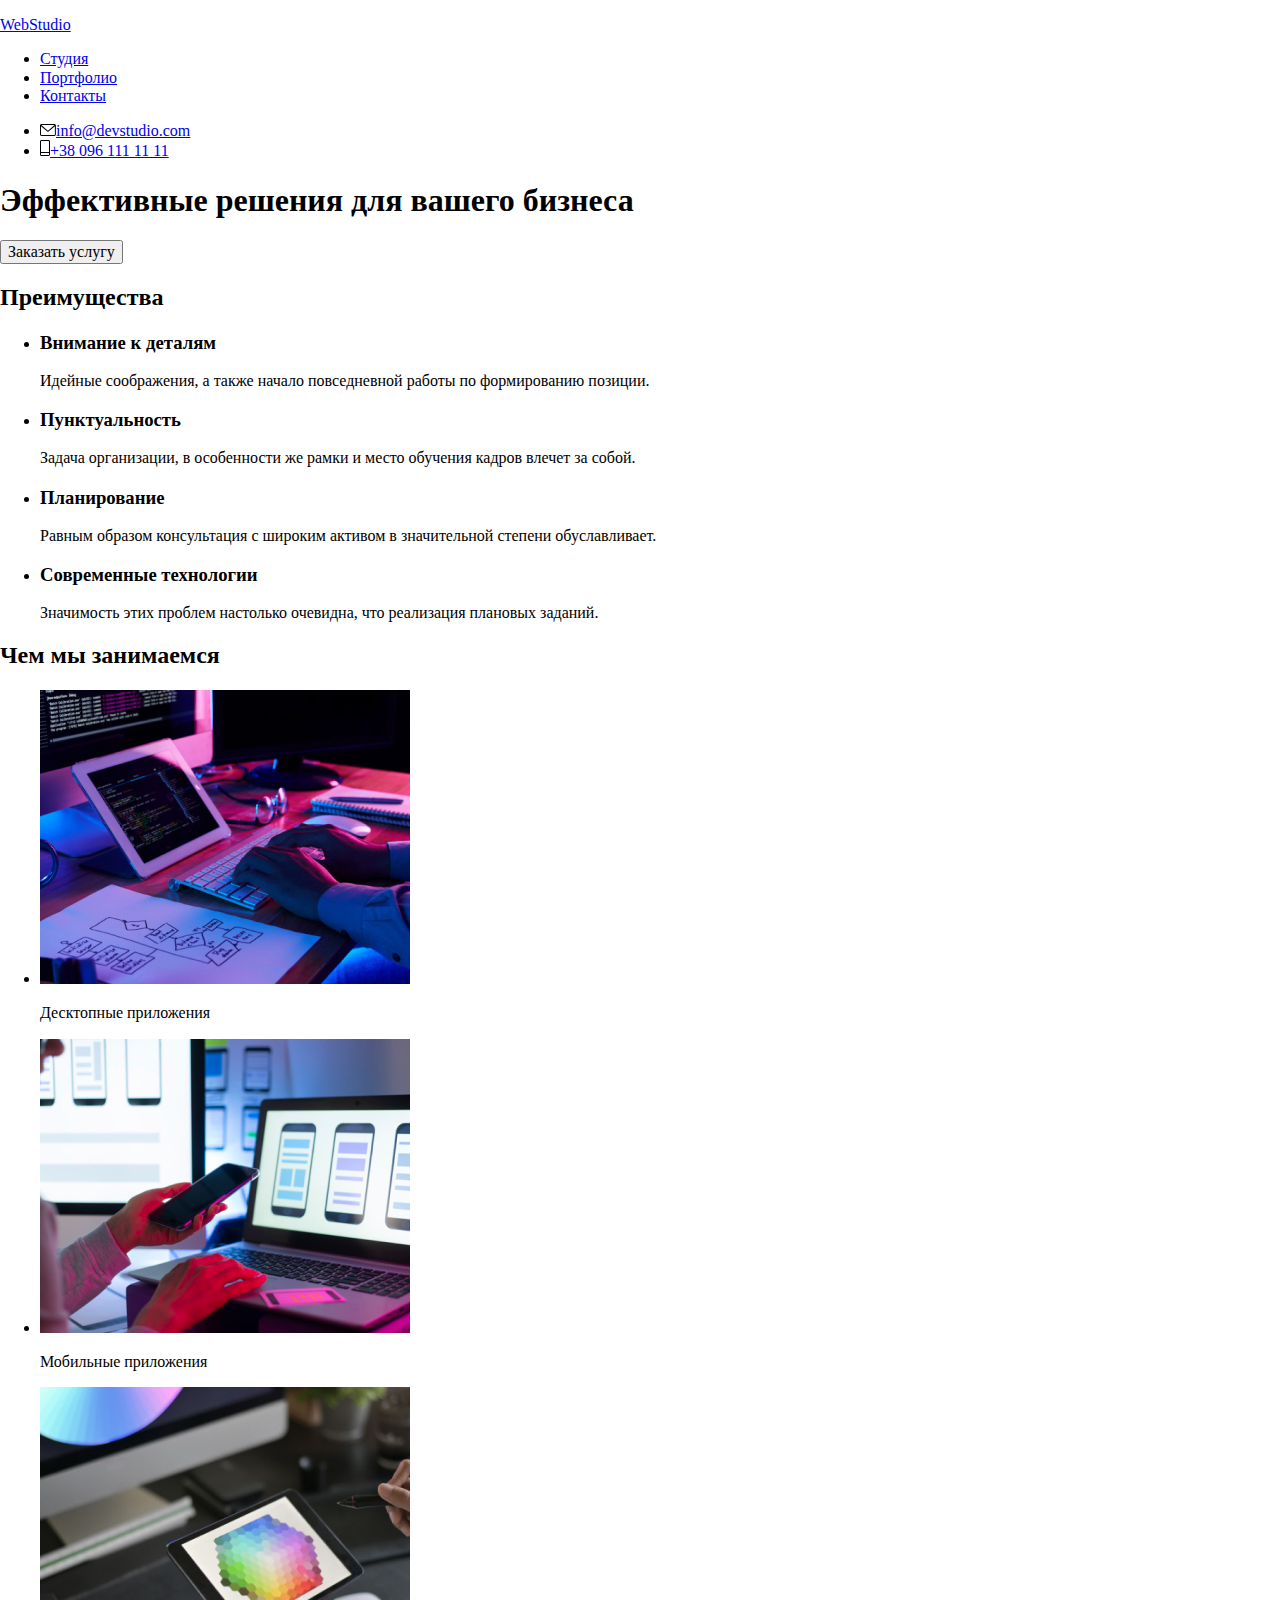
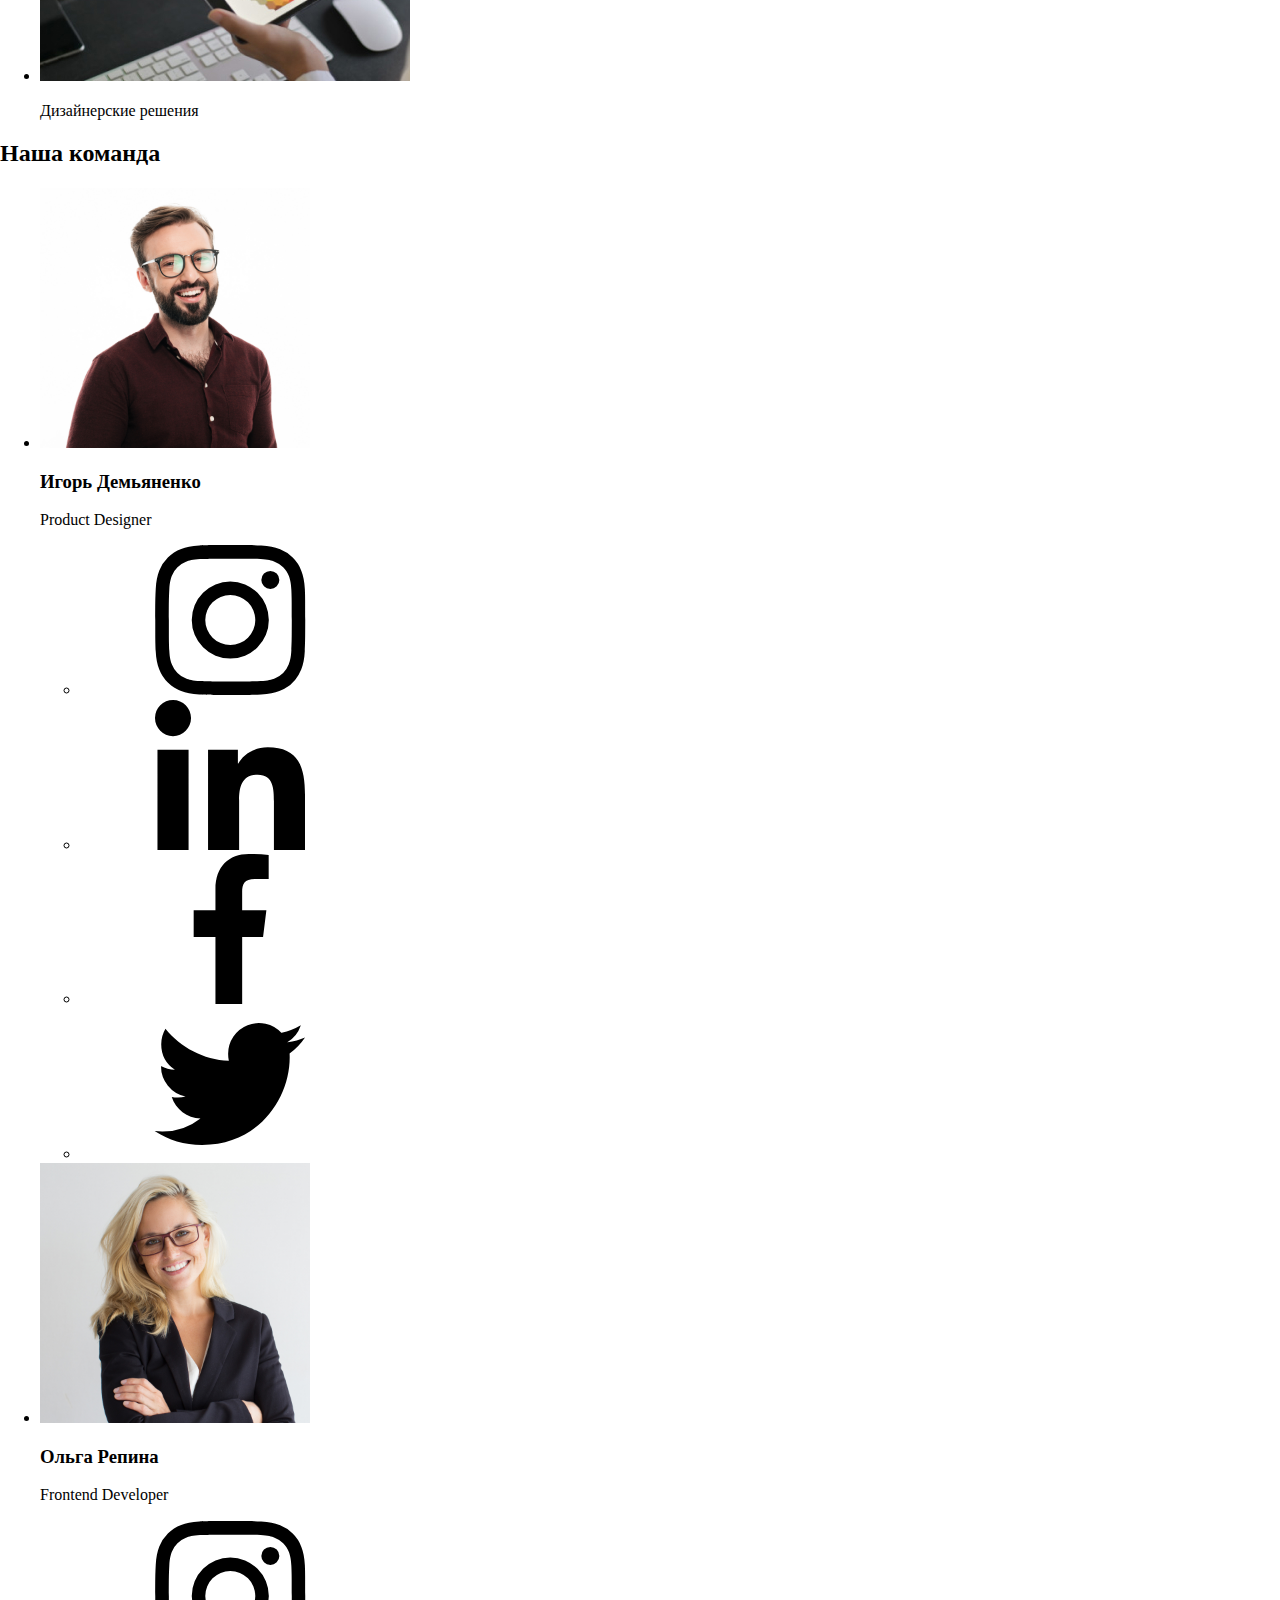
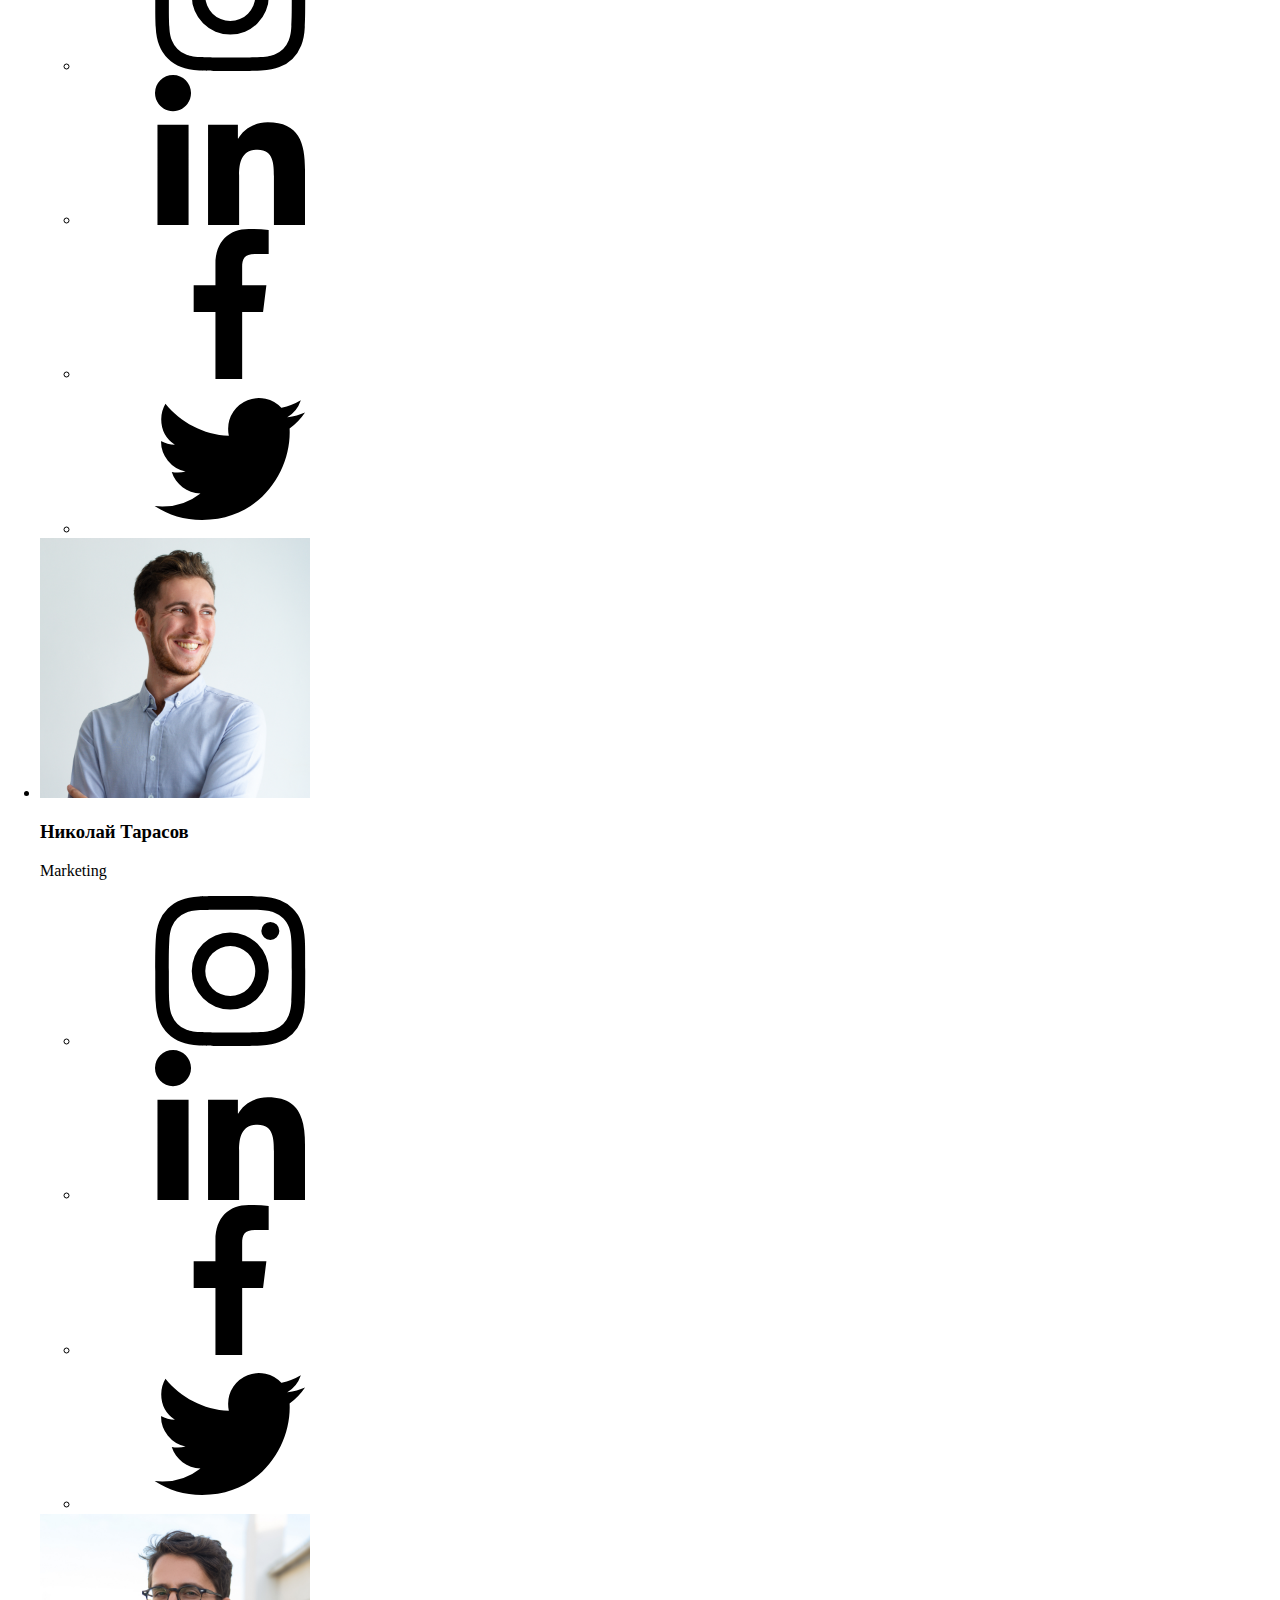
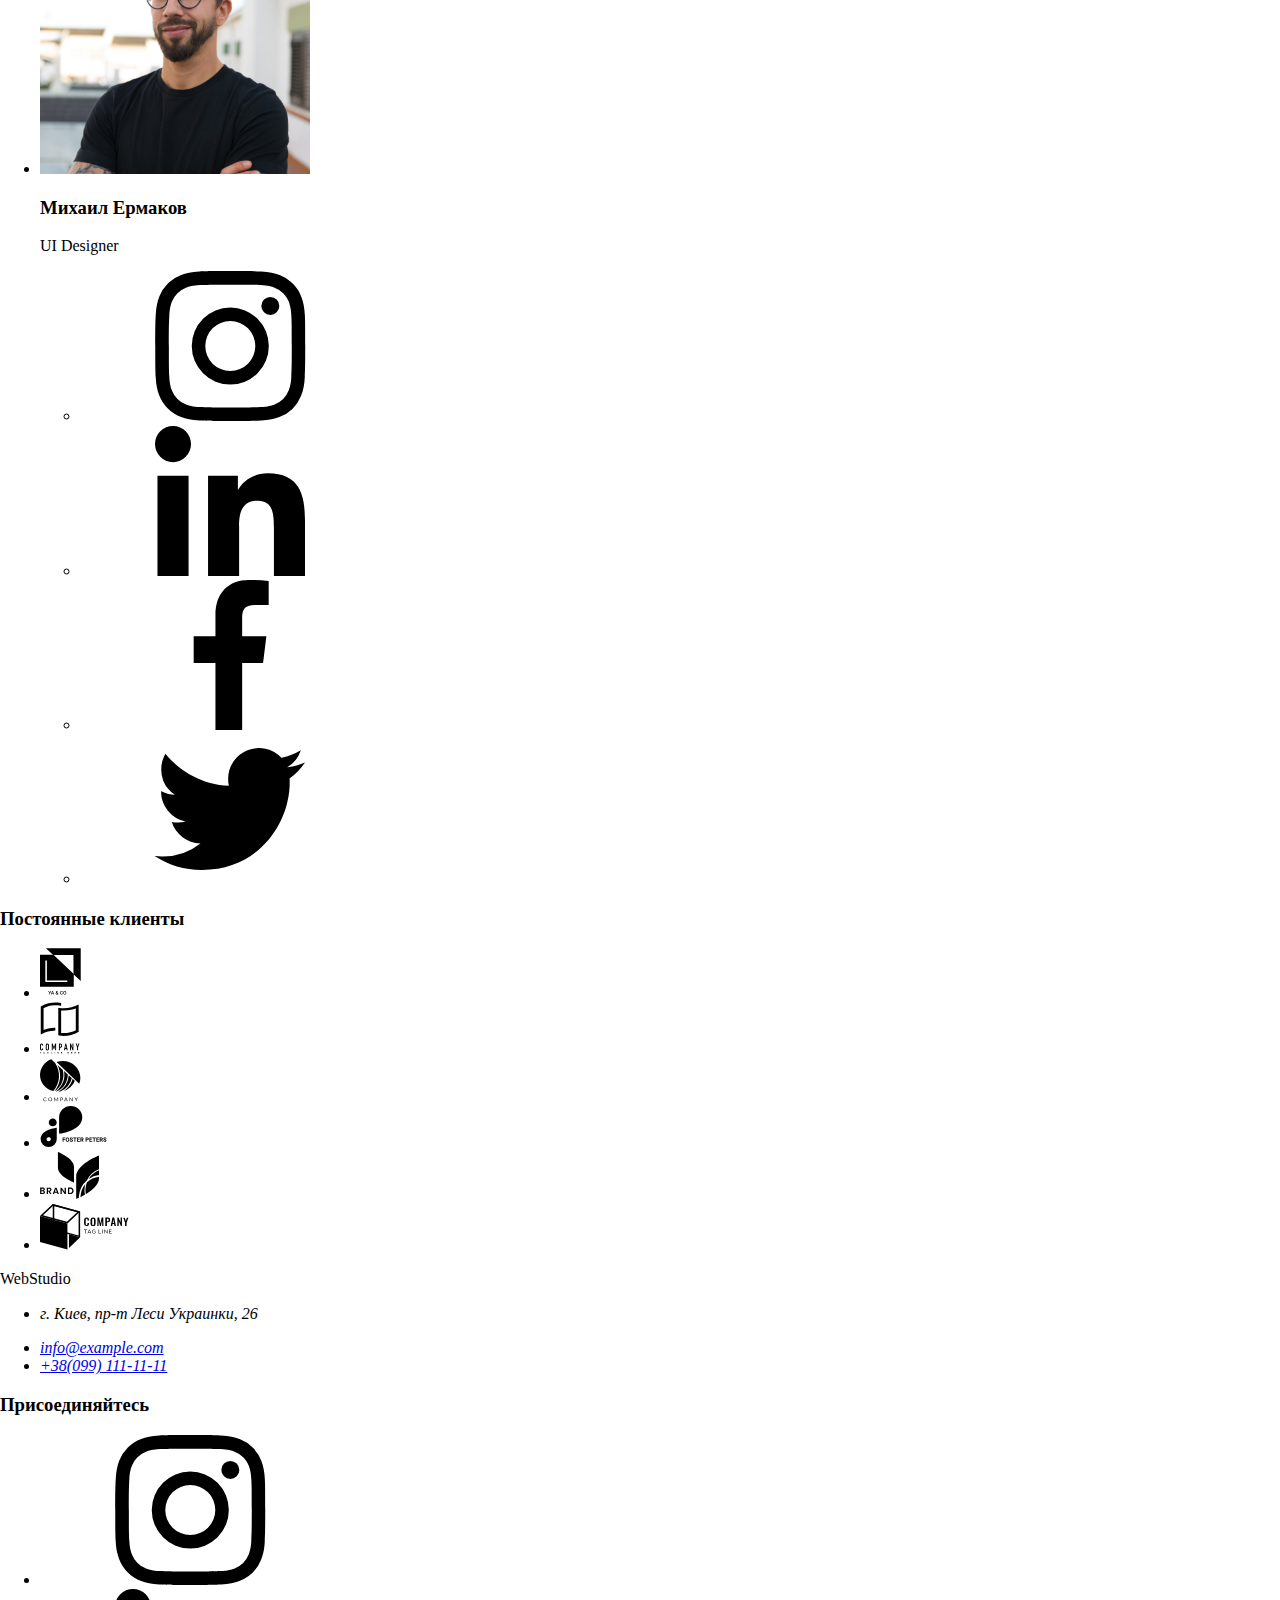
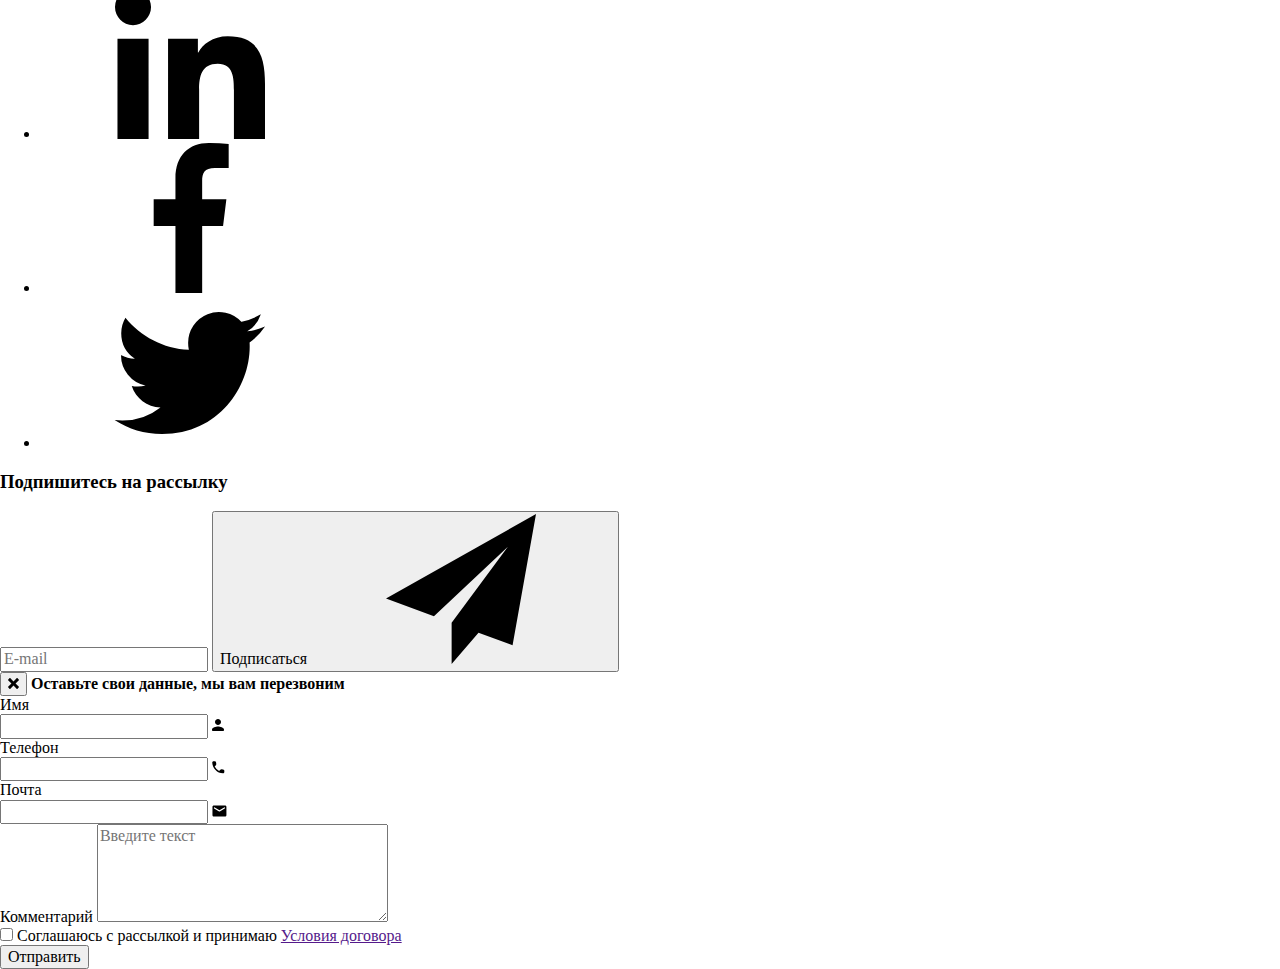
==== commit 6d8d5d51: "Финал перед 2й попыткой" ====
--- a/index.html
+++ b/index.html
@@ -18,7 +18,7 @@
     <!--Навигация-->
      <nav class="navigation">
        <a href="./index.html" class="link">
-      <p class="link logo" lang="en"><span class="logo-part">Web</span>Studio</p>
+      <p class="link logo logo-header" lang="en"><span class="logo-part">Web</span>Studio</p>
     </a>
 
     <ul class="site-nav list">
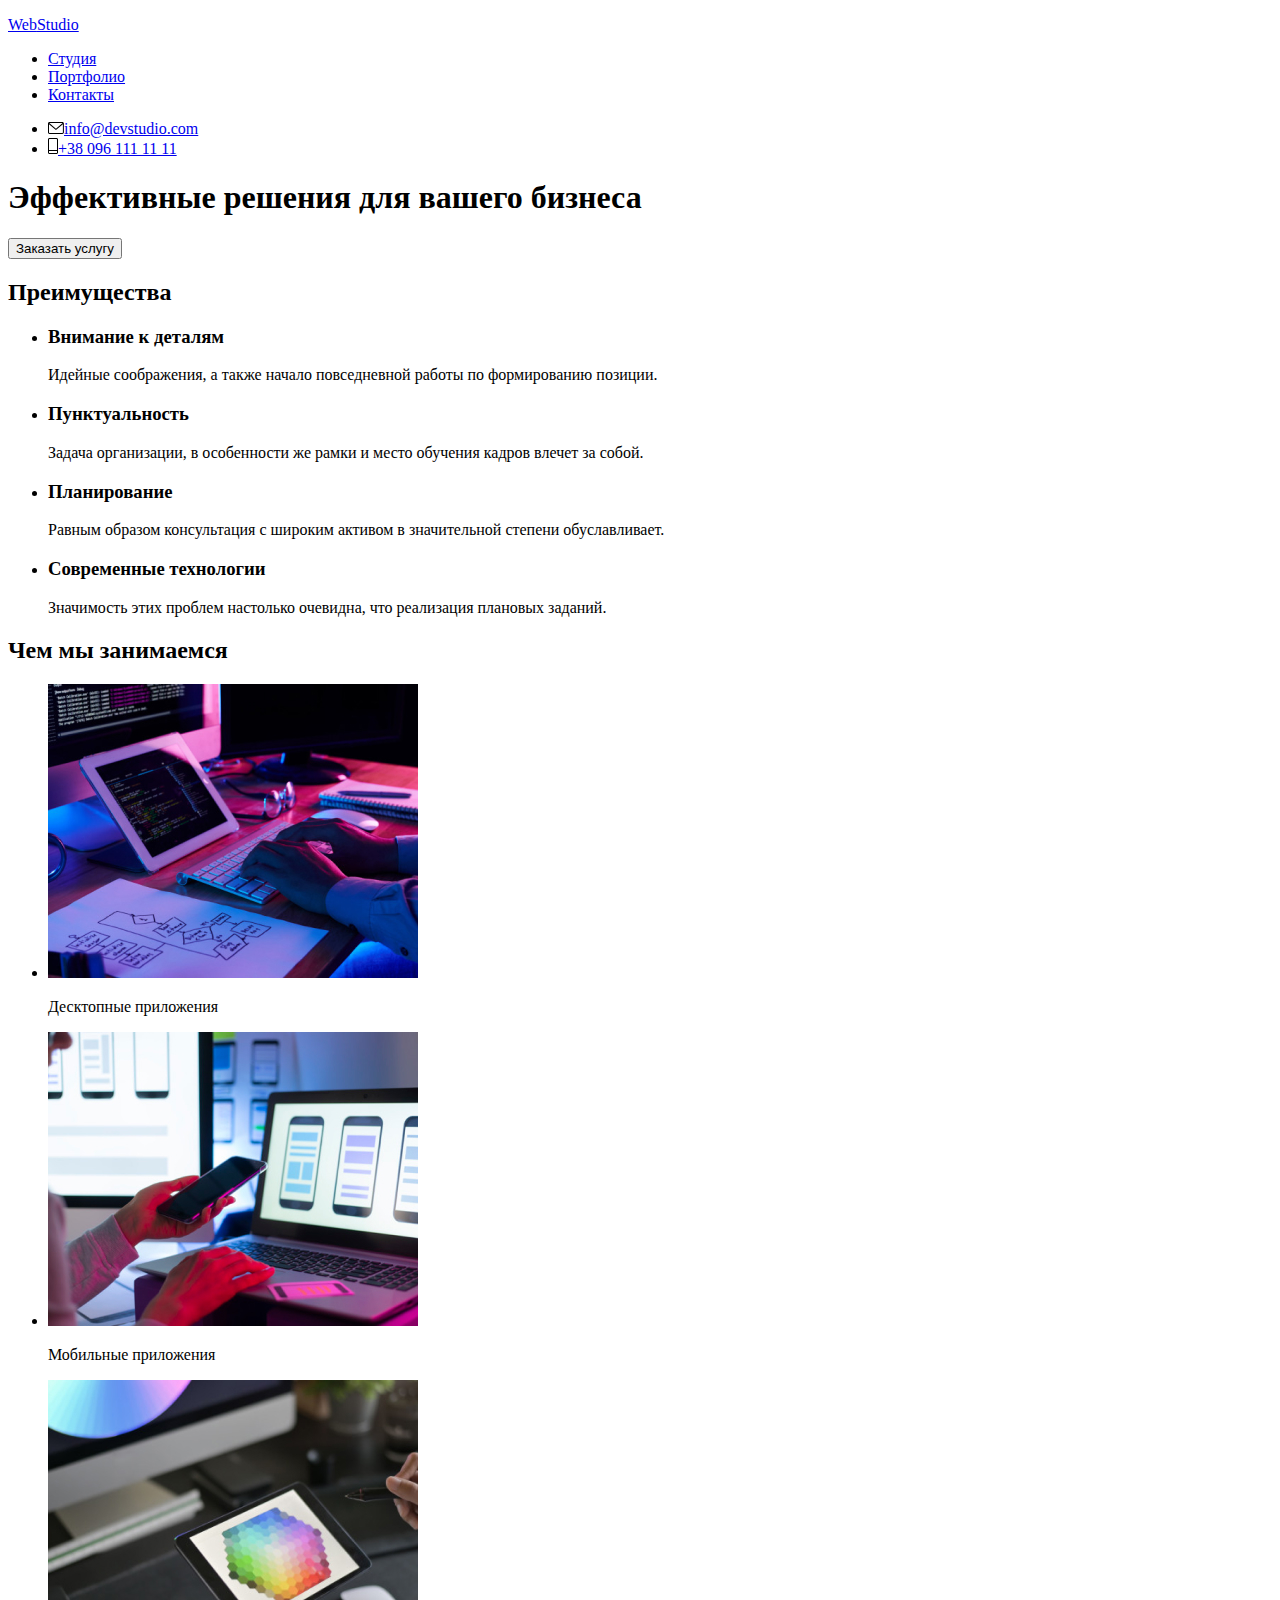
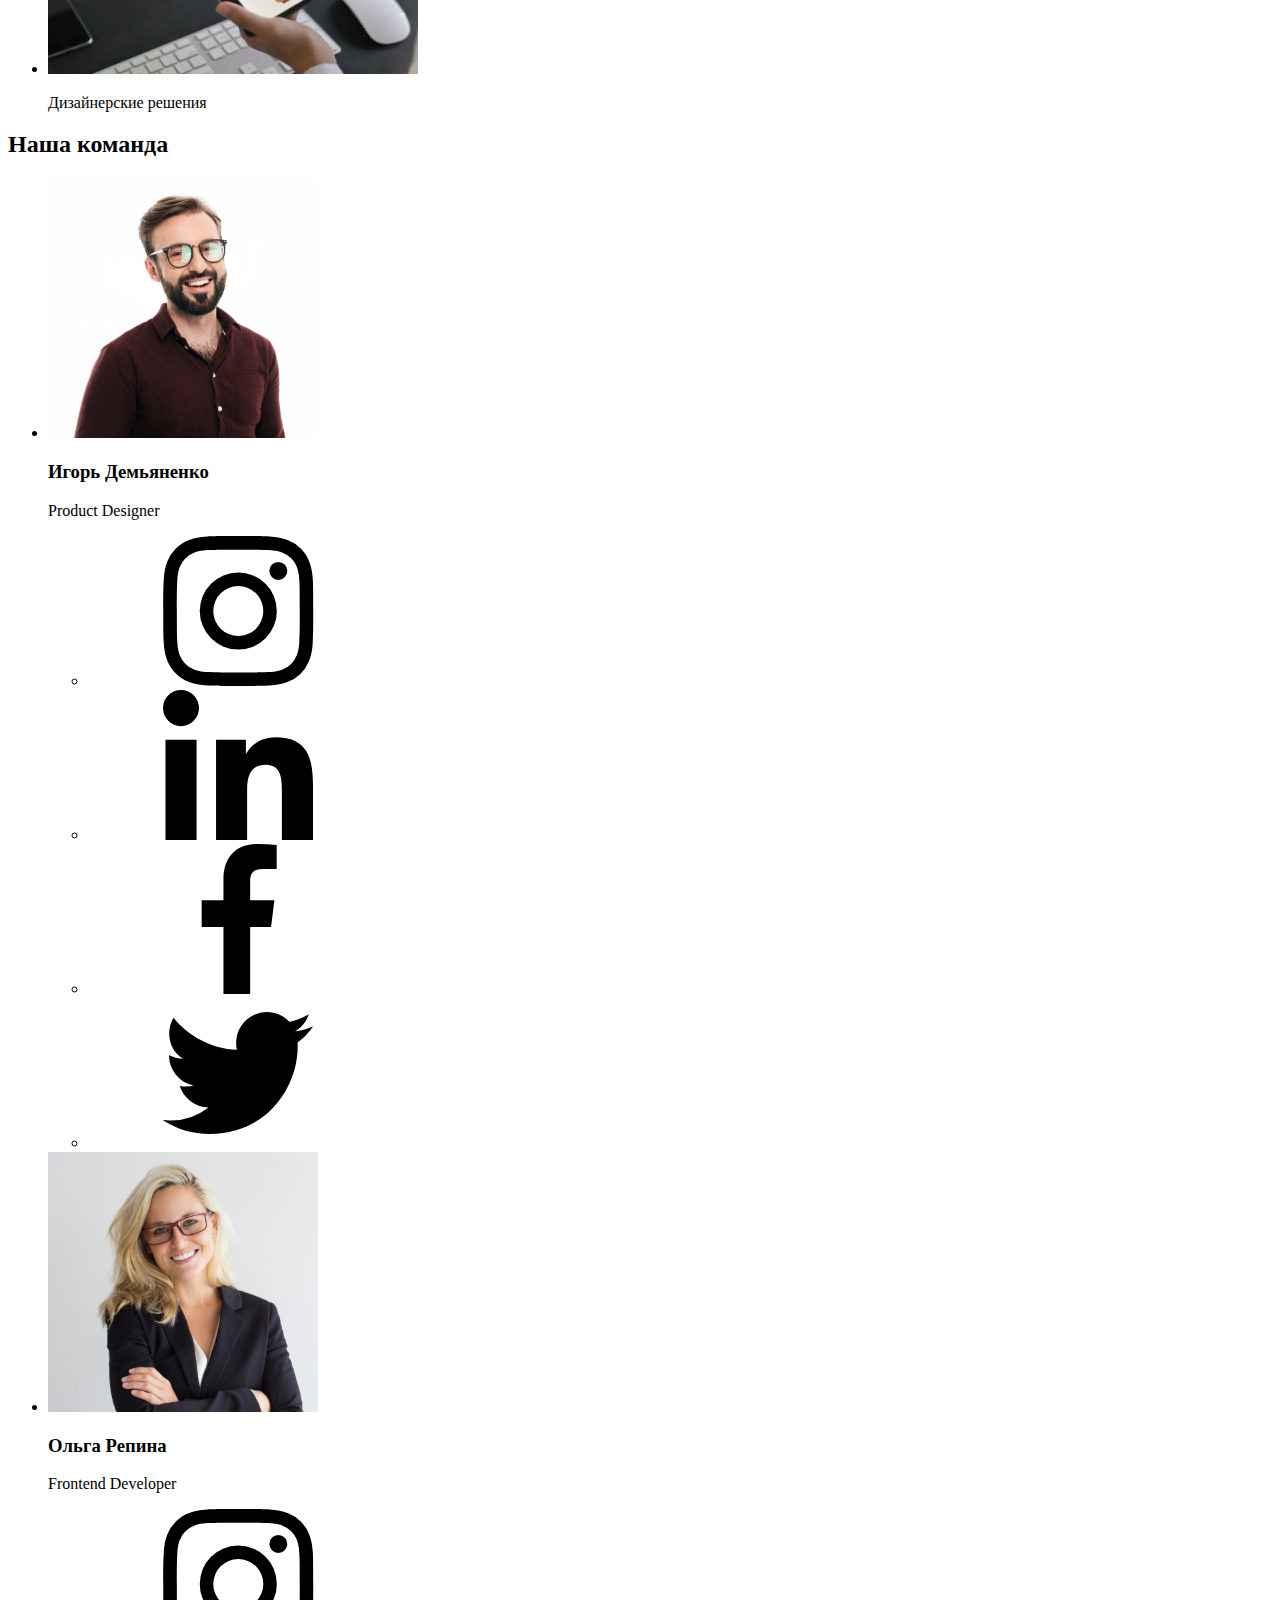
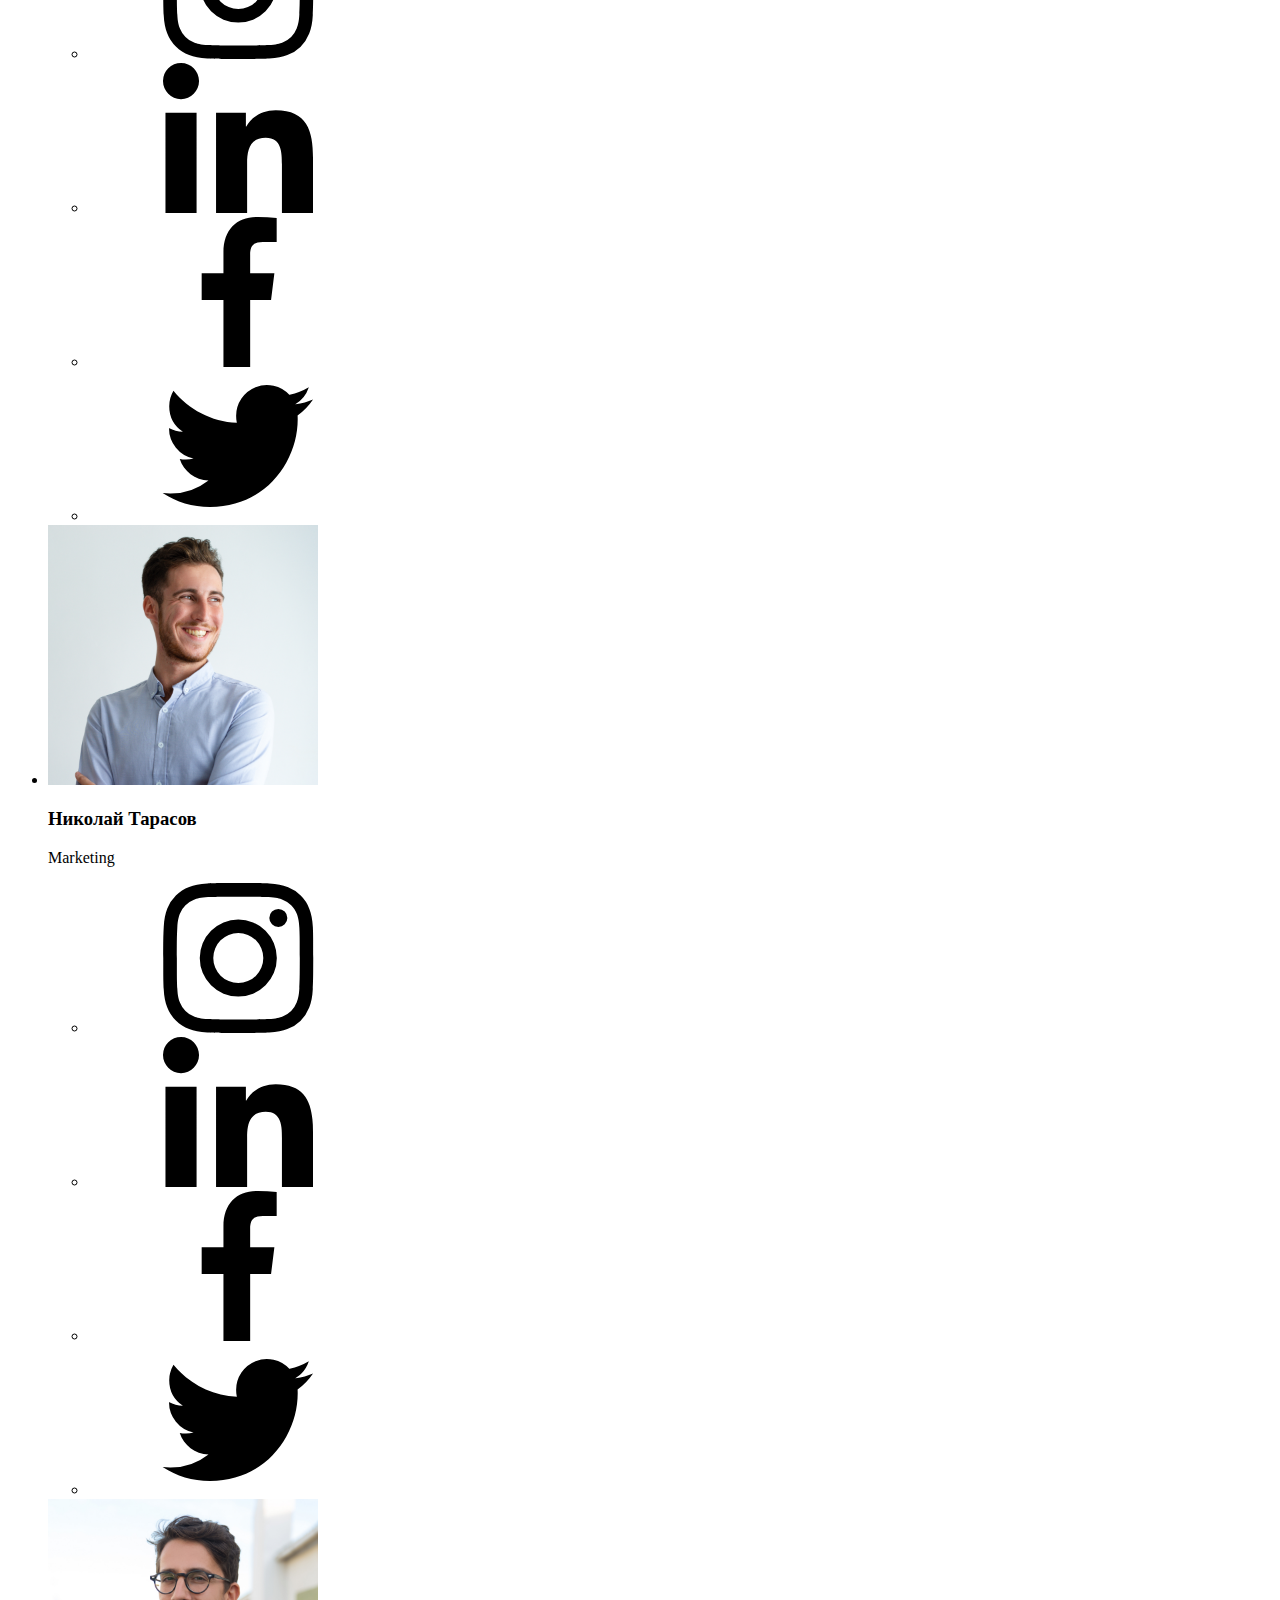
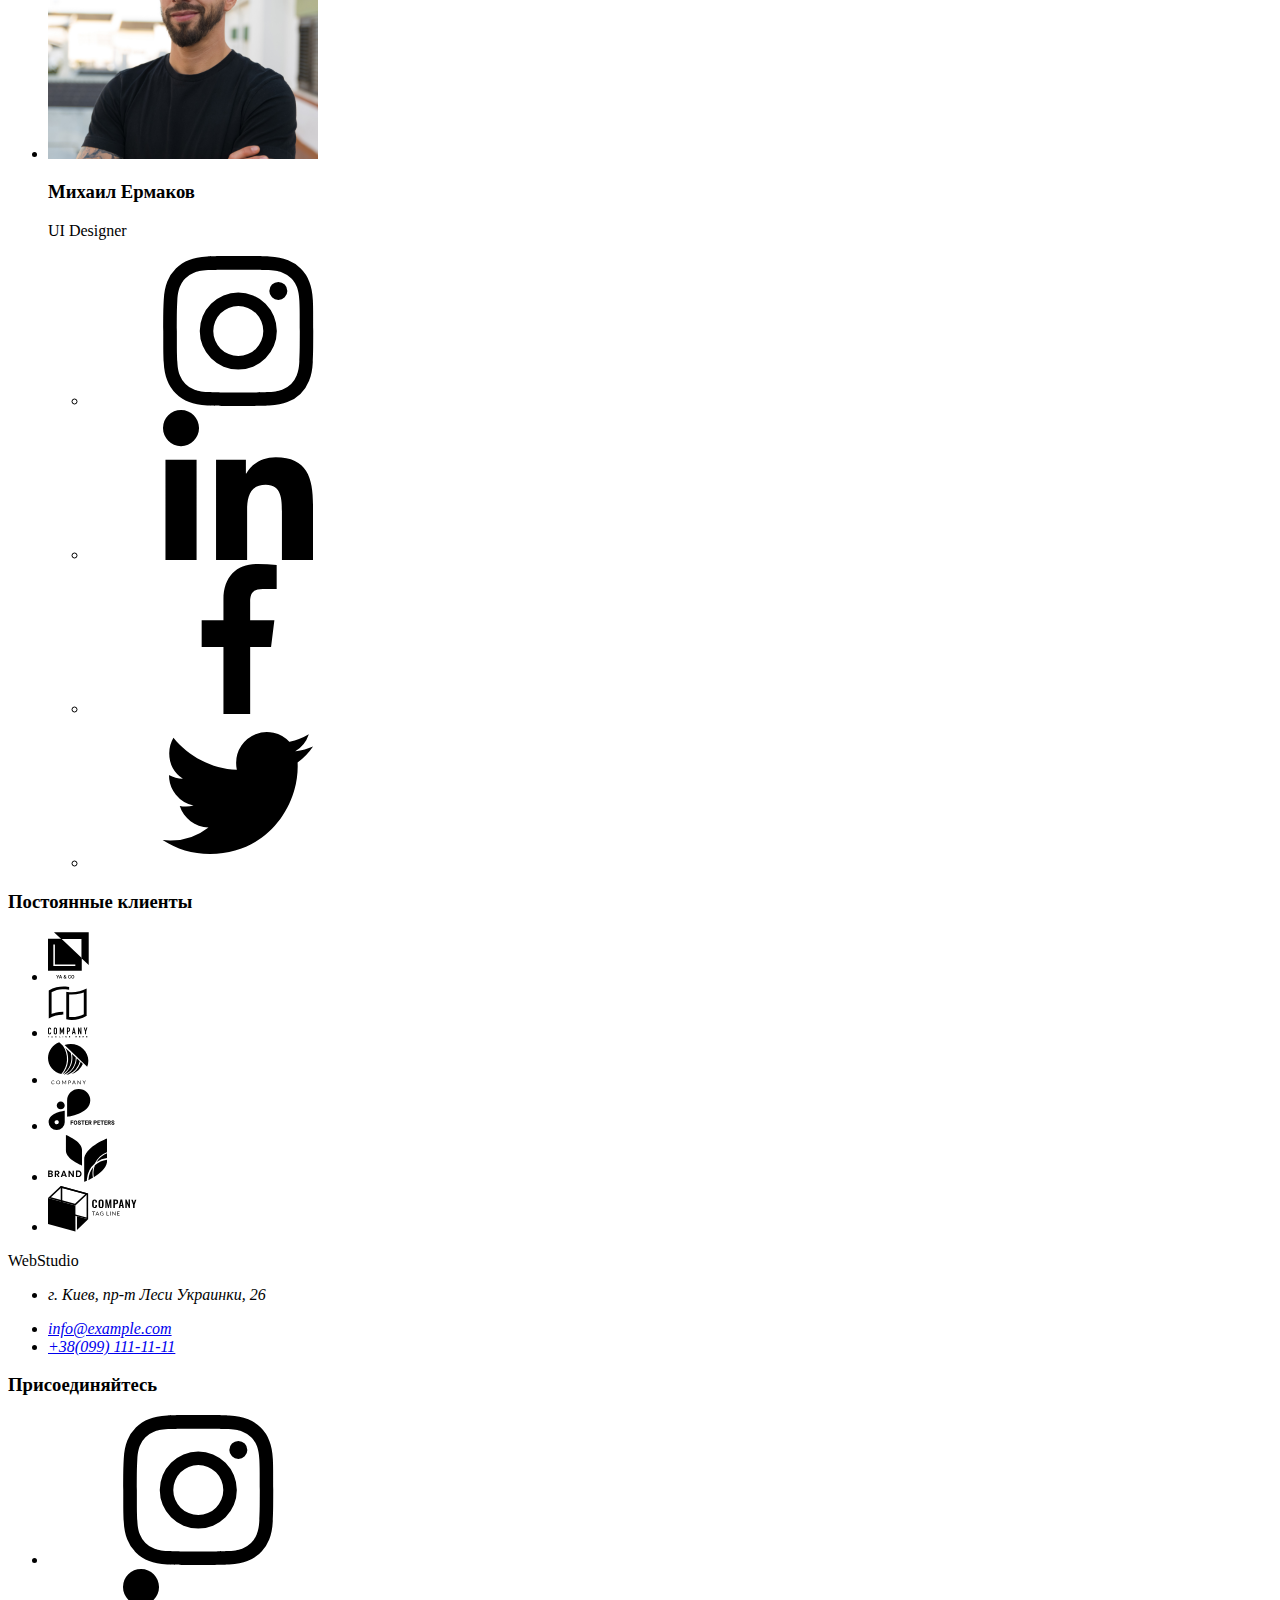
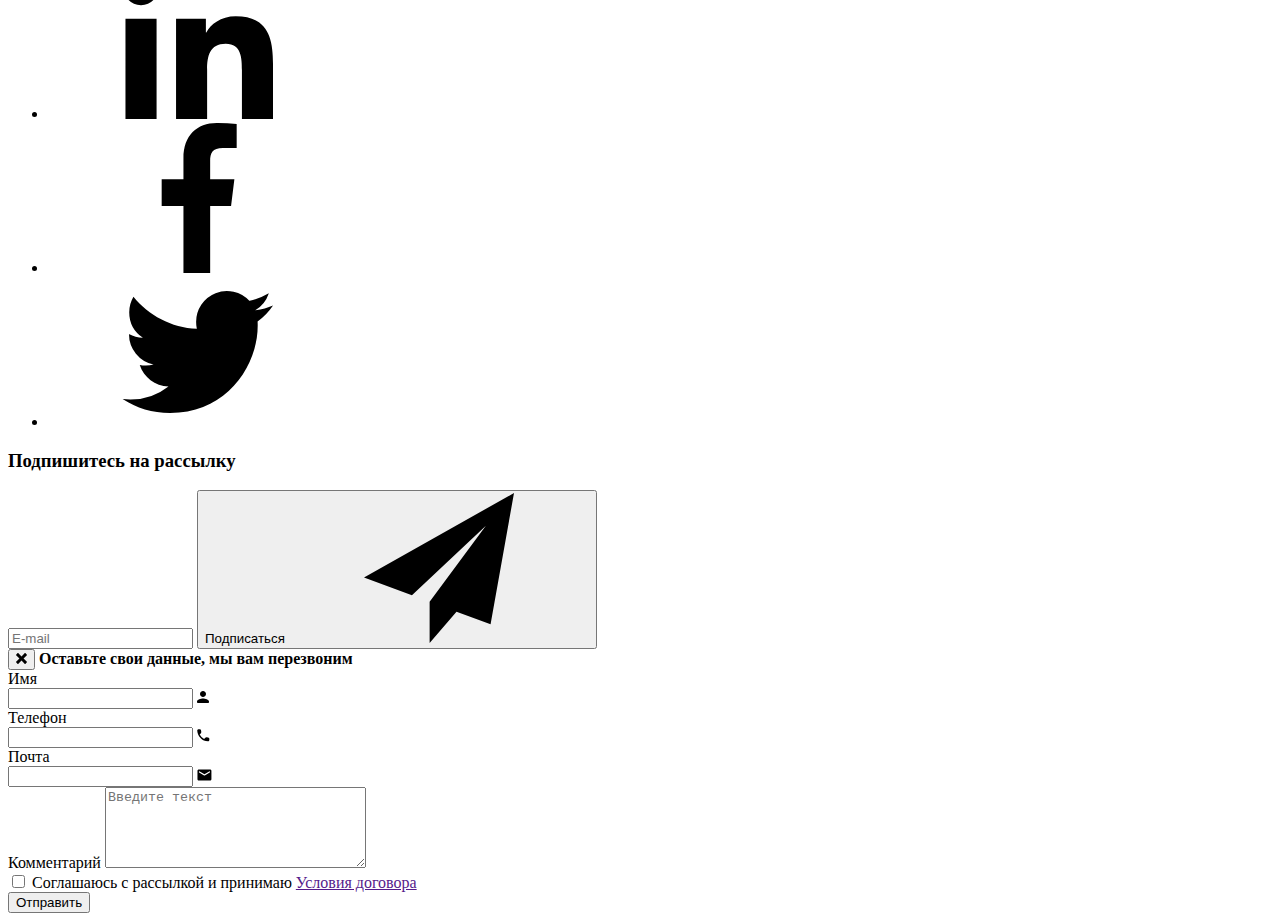
==== commit a2cff864: "Снова все добавлено" ====
--- a/index.html
+++ b/index.html
@@ -7,7 +7,6 @@
     <link href="https://fonts.googleapis.com/css2?family=Roboto:wght@400;700;900&display=swap" rel="stylesheet">
     <link href="https://fonts.googleapis.com/css2?family=Raleway:wght@700&display=swap" rel="stylesheet">
     <link rel="stylesheet" href="https://cdnjs.cloudflare.com/ajax/libs/modern-normalize/1.0.0/modern-normalize.min.css" integrity="sha512-ISS7cAi1PEhQ8jnbJpJZMd29NlhNj4AWYyLOSp2CE/CsHxTCu+r+t0D2yoJudVrd0/8fTVPUVDzY5Tvli75u/g==" crossorigin="anonymous" />
-    <link rel="stylesheet" href="./css/styles.css" />
     <link rel="stylesheet" href="./css/main.min.css">
   </head>
 
--- a/css/main.min.css
+++ b/css/main.min.css
@@ -1,2 +1 @@
-/*! normalize.css v8.0.1 | MIT License | github.com/necolas/normalize.css */html{line-height:1.15;-webkit-text-size-adjust:100%}body{margin:0}main{display:block}h1{font-size:2em;margin:0.67em 0}hr{-webkit-box-sizing:content-box;box-sizing:content-box;height:0;overflow:visible}pre{font-family:monospace, monospace;font-size:1em}a{background-color:transparent}abbr[title]{border-bottom:none;text-decoration:underline;-webkit-text-decoration:underline dotted;text-decoration:underline dotted}b,strong{font-weight:bolder}code,kbd,samp{font-family:monospace, monospace;font-size:1em}small{font-size:80%}sub,sup{font-size:75%;line-height:0;position:relative;vertical-align:baseline}sub{bottom:-0.25em}sup{top:-0.5em}img{border-style:none}button,input,optgroup,select,textarea{font-family:inherit;font-size:100%;line-height:1.15;margin:0}button,input{overflow:visible}button,select{text-transform:none}button,[type="button"],[type="reset"],[type="submit"]{-webkit-appearance:button}button::-moz-focus-inner,[type="button"]::-moz-focus-inner,[type="reset"]::-moz-focus-inner,[type="submit"]::-moz-focus-inner{border-style:none;padding:0}button:-moz-focusring,[type="button"]:-moz-focusring,[type="reset"]:-moz-focusring,[type="submit"]:-moz-focusring{outline:1px dotted ButtonText}fieldset{padding:0.35em 0.75em 0.625em}legend{-webkit-box-sizing:border-box;box-sizing:border-box;color:inherit;display:table;max-width:100%;padding:0;white-space:normal}progress{vertical-align:baseline}textarea{overflow:auto}[type="checkbox"],[type="radio"]{-webkit-box-sizing:border-box;box-sizing:border-box;padding:0}[type="number"]::-webkit-inner-spin-button,[type="number"]::-webkit-outer-spin-button{height:auto}[type="search"]{-webkit-appearance:textfield;outline-offset:-2px}[type="search"]::-webkit-search-decoration{-webkit-appearance:none}::-webkit-file-upload-button{-webkit-appearance:button;font:inherit}details{display:block}summary{display:list-item}template{display:none}[hidden]{display:none}
-/*# sourceMappingURL=main.min.css.map */+/* No CSS *//*# sourceMappingURL=main.min.css.map */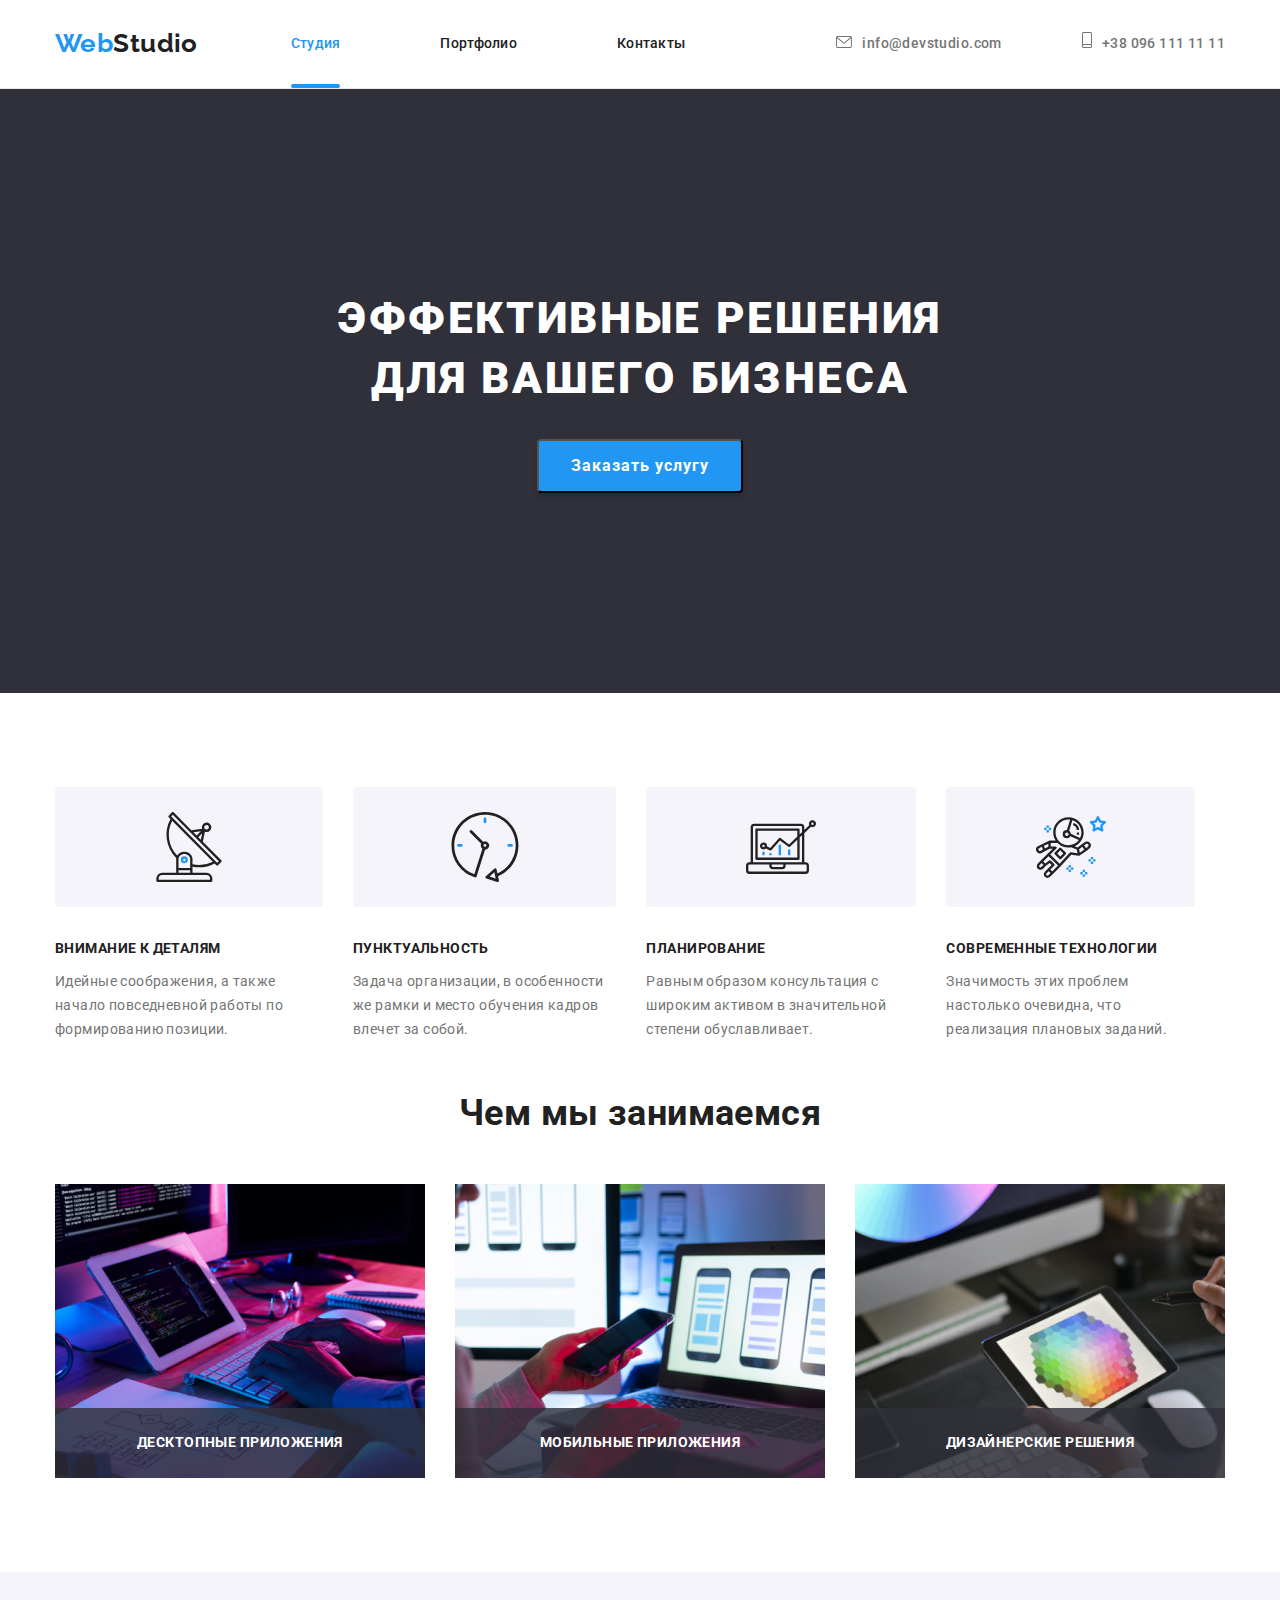
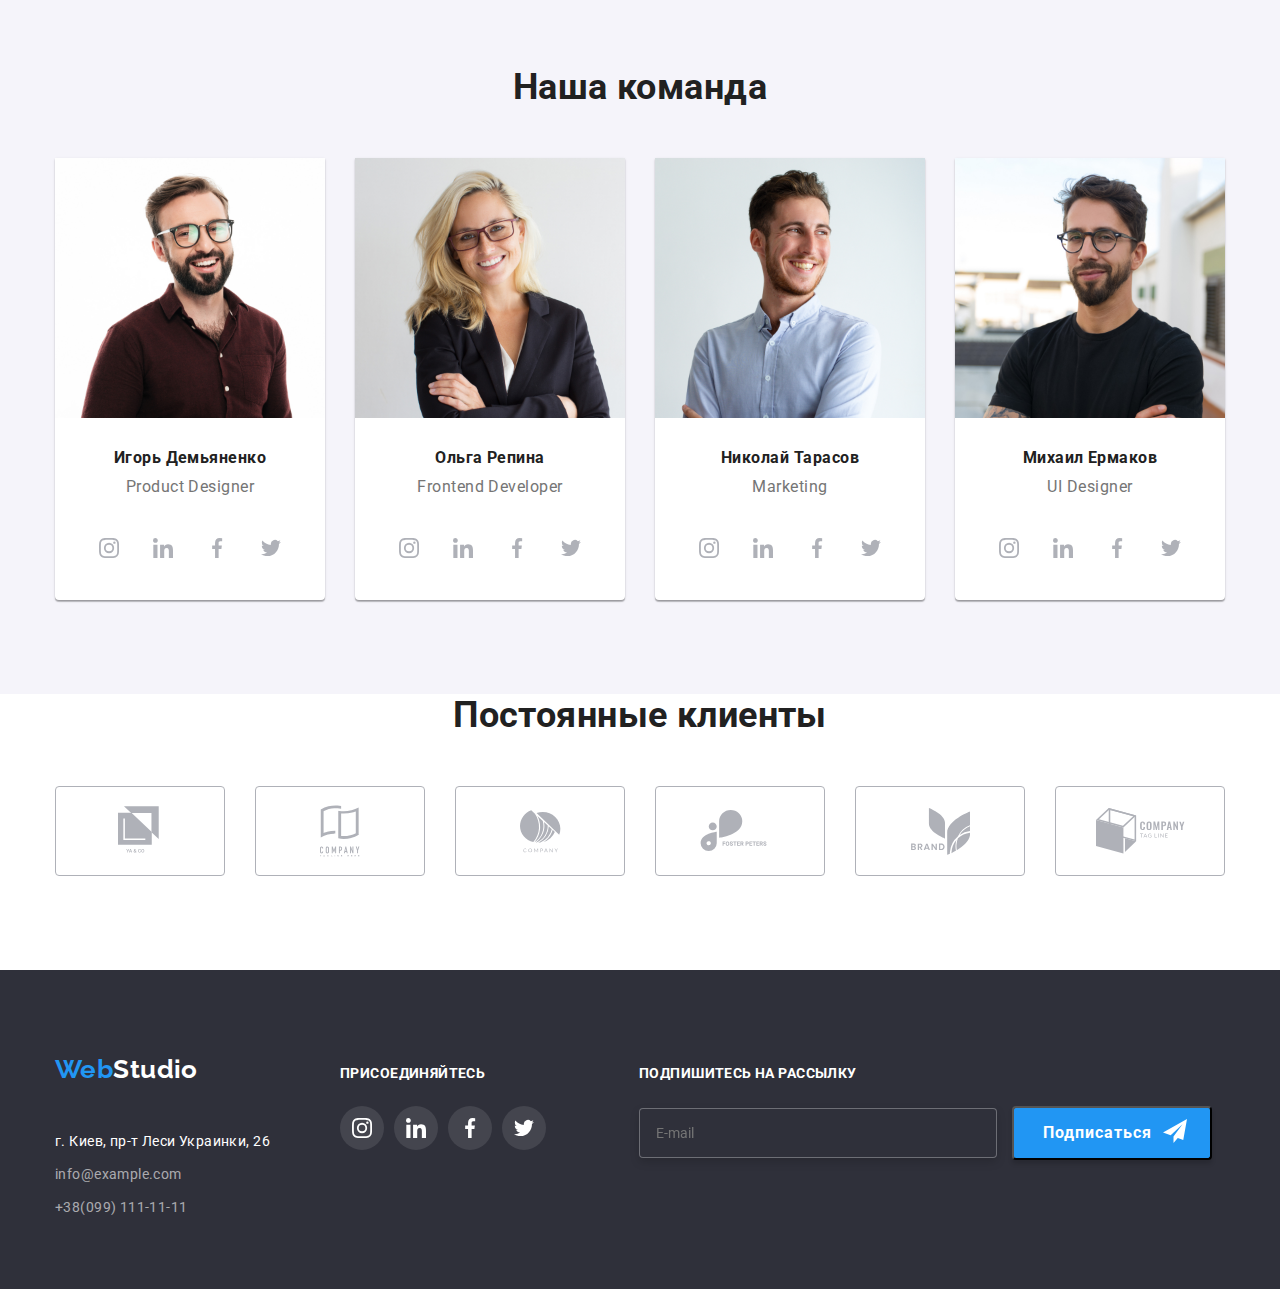
==== commit 47bd0193: "Final variant" ====
--- a/index.html
+++ b/index.html
@@ -55,10 +55,10 @@
         </section>
       
       <!--Преимущества-->
-      <section class="section about-section">
+      <section>
         <div class="container">
-        <h2 class="section-title visually-hidden" >Преимущества</h2>
-        <ul class="list feature">
+        <h2 class="visually-hidden" >Преимущества</h2>
+        <ul class="list about-section">
           <li class="list-item icon-antenna">
             <h3 class="about-title">Внимание к деталям</h3>
             <p class="about-info">
@@ -90,45 +90,40 @@
         </ul>
         </div>
       </section>
-    
-
-    <!--Чем мы занимаемся-->
-      <section class="section about-section about">
-        <div class="container">
-        <h2 class="section-title">Чем мы занимаемся</h2>
-        <ul class="list">
-          <li class="list-item">
-            <div class="about-thumb">
-              <img
-              src="./images/box1.jpg"
-              alt="планшет и клавиатура человек работает"
-              width="370"
-            />
-            <p class="about-overlay">Десктопные приложения</p>
+   
+        <section class="section features-section">
+          <div class="container">
+            <h2 class="title section-title">Чем мы занимаемся</h2>
+            <ul class="list features-list">
+              <li class="features-item">
+                <div class="features-thumb">
+                  <img src="./images/box1.jpg" 
+                  alt="планшет и клавиатура человек работает" 
+                  width="370" 
+                  height="294"/>
+                  <p class="features-overlay">Десктопные приложения</p>
+                </div>
+              </li>
+              <li class="features-item">
+                <div class="features-thumb">
+                  <img src="./images/box2.jpg" 
+                  alt="телефон и ноутбук человек за работой" 
+                  width="370" 
+                  height="294"/>
+                  <p class="features-overlay">Мобильные приложения</p>
+                </div>
+              </li>
+              <li class="features-item">
+                <div class="features-thumb">
+                  <img src="./images/box3.jpg" alt="планшет с красочной картинкой человек рисует с помощью стилуса"
+                    width="370" 
+                    height="294"/>
+                  <p class="features-overlay">Дизайнерские решения</p>
+                </div>
+              </li>
+            </ul>
           </div>
-          </li>
-          <li class="list-item">
-            <div class="about-thumb"> 
-              <img
-              src="./images/box2.jpg"
-              alt="телефон и ноутбук человек за работой"
-              width="370"
-            />
-            <p class="about-overlay">Мобильные приложения</p></div>
-          </li>
-          <li class="list-item">
-            <div class="about-thumb">
-              <img
-              src="./images/box3.jpg"
-              alt="планшет с красочной картинкой человек рисует с помощью стилуса"
-              width="370"
-            />
-            <p class="about-overlay">Дизайнерские решения</p>
-            </div>
-          </li>
-        </ul>
-       </div>
-      </section>
+        </section>
     
       
 
--- a/css/main.min.css
+++ b/css/main.min.css
@@ -1 +1,2 @@
-/* No CSS *//*# sourceMappingURL=main.min.css.map */+/*! normalize.css v8.0.1 | MIT License | github.com/necolas/normalize.css */html{line-height:1.15;-webkit-text-size-adjust:100%}body{margin:0}main{display:block}h1{font-size:2em;margin:0.67em 0}hr{-webkit-box-sizing:content-box;box-sizing:content-box;height:0;overflow:visible}pre{font-family:monospace, monospace;font-size:1em}a{background-color:transparent}abbr[title]{border-bottom:none;text-decoration:underline;-webkit-text-decoration:underline dotted;text-decoration:underline dotted}b,strong{font-weight:bolder}code,kbd,samp{font-family:monospace, monospace;font-size:1em}small{font-size:80%}sub,sup{font-size:75%;line-height:0;position:relative;vertical-align:baseline}sub{bottom:-0.25em}sup{top:-0.5em}img{border-style:none}button,input,optgroup,select,textarea{font-family:inherit;font-size:100%;line-height:1.15;margin:0}button,input{overflow:visible}button,select{text-transform:none}button,[type="button"],[type="reset"],[type="submit"]{-webkit-appearance:button}button::-moz-focus-inner,[type="button"]::-moz-focus-inner,[type="reset"]::-moz-focus-inner,[type="submit"]::-moz-focus-inner{border-style:none;padding:0}button:-moz-focusring,[type="button"]:-moz-focusring,[type="reset"]:-moz-focusring,[type="submit"]:-moz-focusring{outline:1px dotted ButtonText}fieldset{padding:0.35em 0.75em 0.625em}legend{-webkit-box-sizing:border-box;box-sizing:border-box;color:inherit;display:table;max-width:100%;padding:0;white-space:normal}progress{vertical-align:baseline}textarea{overflow:auto}[type="checkbox"],[type="radio"]{-webkit-box-sizing:border-box;box-sizing:border-box;padding:0}[type="number"]::-webkit-inner-spin-button,[type="number"]::-webkit-outer-spin-button{height:auto}[type="search"]{-webkit-appearance:textfield;outline-offset:-2px}[type="search"]::-webkit-search-decoration{-webkit-appearance:none}::-webkit-file-upload-button{-webkit-appearance:button;font:inherit}details{display:block}summary{display:list-item}template{display:none}[hidden]{display:none}.visually-hidden{position:absolute !important;clip:rect(1px 1px 1px 1px);clip:rect(1px, 1px, 1px, 1px);padding:0 !important;border:0 !important;height:1px !important;width:1px !important;overflow:hidden}.link:hover,.link:focus,.menu-link:hover,.menu-link:focus,.contact-link:hover,.contact-link:focus,.contact-link:hover .email-icon,.button:hover,.button:focus,.features-overlay:hover,.features-overlay:focus,.socialmedia:hover,.socialmedia:focus,.clients-logo:hover,.clients-logo:focus,.submit-icon,.filter-button:hover,.filter-button:focus,.close-modal:hover,.close-modal:focus,.input-wrapper:focus-within>.form-icon,.input-wrapper:focus-within>.form-input,.form-field:focus-within .form-textarea,.checkbox:checked+.checkbox-icon,.our-project-card:hover,.our-project-card:focus,.our-project-card:hover .portfolio-overlay,.our-project-card .link:focus .portfolio-overlay{transition-duration:250ms;transition-timing-function:cubic-bezier(0.4, 0, 0.2, 1)}html{box-sizing:border-box}*,*::before,*::after{box-sizing:inherit}body{font-family:"Roboto", sans-serif;font-size:14px;line-height:1.71;letter-spacing:0.03em;color:#757575;background-color:#fff}textarea{resize:none}address{font-style:normal}img{display:block;max-width:100%;height:auto}h1,h2,h3,p{margin:0}p{margin-bottom:50px}.container{width:1200px;padding-left:15px;padding-right:15px;margin-right:auto;margin-left:auto}.list{margin:0;padding:0;list-style:none}.navigation{display:flex;align-items:center;margin-right:auto}.section-title{margin-bottom:50px;color:#212121;font-size:36px;line-height:1.17;text-align:center}.flexbox{display:flex;justify-content:space-between}.current{color:#2196f3;position:relative;padding-bottom:0}.current::after{position:absolute;display:block;content:"";width:100%;height:4px;border-radius:2px;margin-left:auto;margin-right:auto;background-color:#2196f3;margin-top:28px}.dark-background{background:#2f303a;color:#fff}.link{color:#212121;text-decoration:none}.link:hover,.link:focus{color:#2196f3;text-decoration:underline}.header{align-items:center;background-color:#fff;border-bottom:1px solid #ececec}.header .logo{margin-right:93px}.header-container{display:flex;justify-content:flex-end;align-items:center;min-height:80px}.logo-header,.footer-logo{margin-bottom:0;padding-top:24px;padding-bottom:25px;font-family:Raleway;font-style:normal;font-weight:bold;font-size:26px;line-height:1.19;color:#212121}.logo-part{color:#2196f3}.logo-header{color:#212121}.footer-logo{color:#fff;display:inline-block;margin-bottom:20px}.site-nav{display:inline-flex;margin-top:32px;margin-bottom:32px}.menu-item:not(:last-child){margin-right:50px}.site-nav .menu-item+.menu-item{margin-left:50px}.menu-link{font-weight:500;line-height:1.314;letter-spacing:0.02em;color:#212121}.menu-link:hover,.menu-link:focus{color:#2196f3;text-decoration:none}.auth-nav{display:inline-flex;margin-top:32px;margin-bottom:32px}.auth-nav .link{padding-top:32px;padding-bottom:32px;color:#757575}.email-icon{margin-right:10px;fill:#757575}.auth-nav .contact-link{margin-left:30px;font-weight:500}.contact-link:hover,.contact-link:focus{color:#2196f3}.contact-link:hover .email-icon,.contact-link:focus{fill:#2196f3}.head-line{border-bottom:1px solid #757575}.hero-section{max-width:1600px;margin-left:auto;margin-right:auto;margin-bottom:94px;background-image:linear-gradient(to right, rgba(47,48,58,0.4), rgba(47,48,58,0.4)),url("../images/img.jpg");background-color:#2f303a}.hero-container{max-width:690px;padding-top:200px;padding-bottom:200px;text-align:center;letter-spacing:0.06em}.hero-container .hero-title{display:inline-block;margin-bottom:30px;max-width:696px;color:#fff;font-size:44px;font-weight:900;line-height:1.36;letter-spacing:0.06em;text-transform:uppercase}.button{display:inline-block;padding:10px 32px;min-width:200px;border-radius:4px;box-shadow:0px 4px 4px rgba(0,0,0,0.15);font-family:inherit;font-weight:700;font-size:16px;line-height:1.87;text-align:center;letter-spacing:0.06em;color:#fff;background-color:#2196f3;align-items:center}.button:hover,.button:focus{color:#fff;background-color:#2196f3}.about-section{display:flex}.about-section .about-title{font-size:14px;text-transform:uppercase;margin-bottom:10px;color:#212121}.about-section .about-info{color:#757575;line-height:1.7}.about-section .list-item{max-width:270px;margin-right:30px}.about-section .list-item .list-item:last-child{margin-right:0}.about-section .list-item::before{content:"";display:block;height:120px;margin-bottom:30px;background-size:auto;background-repeat:no-repeat;background-position:center;background-color:#f5f4fa;border-radius:4px}.icon-antenna::before{background-image:url(../images/icon/antenna.svg)}.icon-clock::before{background-image:url(../images/icon/clock.svg)}.icon-diagram::before{background-image:url(../images/icon/diagram.svg)}.icon-astronaut::before{background-image:url(../images/icon/astronaut.svg)}.features-section{padding-top:0;padding-bottom:94px}.features-section .section-title{margin-bottom:50px}.features-list{display:flex;flex-wrap:wrap;margin-top:-30px;margin-left:-30px}.features-item{padding-bottom:0;margin-top:30px;margin-left:30px;flex-basis:calc(100% / 3 - 30px)}.features-thumb{position:relative}.features-overlay{position:absolute;width:100%;left:0;bottom:0;padding:27px 0;margin-bottom:0;font-weight:700;font-size:14px;line-height:1.14;text-align:center;text-transform:uppercase;color:#fff;background-color:rgba(47,48,58,0.8)}.features-overlay:hover,.features-overlay:focus{border:1px solid #2196f3}.team{padding-left:0;padding-right:0;padding-top:94px;padding-bottom:94px;background-color:#f5f4fa;color:#212121;width:auto}.team h3{font-size:16px;line-height:1.187;text-align:center;letter-spacing:0.03em;margin-top:30px;margin-bottom:10px;font-style:normal}.team p{color:#757575;font-size:16px;font-weight:normal;line-height:1.19;text-align:center;letter-spacing:0.03em;margin-bottom:30px}.team .list{display:flex}.team-item{text-align:center;background-color:#fff;box-shadow:0px 1px 3px rgba(0,0,0,0.12),0px 1px 1px rgba(0,0,0,0.14),0px 2px 1px rgba(0,0,0,0.2);border-radius:0px 0px 4px 4px}.team .team-item+.team-item{margin-left:30px}.social-box{display:flex;padding-left:32px;padding-right:32px;margin-top:16px}.social-list:not(:last-child){margin-right:10px}.socialmedia{display:inline-flex;width:44px;height:44px;justify-content:center;align-items:center;margin-bottom:30px;border-radius:50%;background-size:20px;background-repeat:no-repeat;fill:#afb1b8}.socialmedia:hover,.socialmedia:focus{background-color:#2196f3;fill:#fff}.socialmedia-icon{width:20px;height:20px}.clients-box{display:flex}.clients-box .list-item:not(:last-child){margin-right:30px}.clients-logo{display:inline-flex;align-items:center;justify-content:center;width:170px;height:90px;border:1px solid #afb1b8;border-radius:4px;fill:#afb1b8}.clients-logo:hover,.clients-logo:focus{fill:#2196f3;border:1px solid #2196f3}.footer-box{background-color:#2f303a}.footer-container{display:flex;align-items:baseline;margin-top:94px;padding-top:60px;padding-bottom:60px}.footer-address{font-weight:400;text-align:left}.footer-address .link{color:#fff;margin-bottom:9px;display:inline-block;font-style:normal}.footer-contacts .link{color:rgba(255,255,255,0.6)}.join-us{margin-left:70px}.title-join-us{font-weight:700;font-size:14px;text-transform:uppercase;color:#fff;margin-bottom:20px}.social-box-footer{display:flex}.footer{background:rgba(255,255,255,0.1);fill:#fff}.submit{margin-left:93px}.button-sign{position:relative;padding-left:29px;padding-right:10px;width:200px;min-height:50px;text-align:left;line-height:1.875}.sign-input{color:rgba(255,255,255,0.6);width:358px;height:50px;border:1px solid rgba(255,255,255,0.3);box-sizing:border-box;filter:drop-shadow(0px 4px 4px rgba(0,0,0,0.15));border-radius:4px;background-color:#2f303a;margin-right:12px;padding-left:16px}.submit-icon{position:absolute;fill:#fff;display:inline-flex;width:24px;height:24px;top:11px;right:23px}.container .container-top{max-width:1200px}.filter-box{display:flex;justify-content:center;margin-bottom:50px}.filter-box .item{display:inline-block;align-items:center}.item{font-style:normal;font-weight:500;font-size:16px;line-height:1.62;text-align:center;letter-spacing:0.03em}.filter-box .item:not(:last-child){margin-right:8px}.filter-button{padding:6px 22px;color:#212121;background:#f5f4fa;font-weight:500;font-size:16px;line-height:1.625;min-width:73px;border:none;box-shadow:0px 3px 1px rgba(0,0,0,0.1),0px 1px 2px rgba(0,0,0,0.08),0px 2px 2px rgba(0,0,0,0.12)}.filter-button:hover,.filter-button:focus{background-color:#f5f4fa;color:#212121;border:1px solid #2196f3}.backdrop{position:fixed;top:0;left:0;width:100%;height:100%;background:rgba(0,0,0,0.2);opacity:1;transition:opacity 400ms cubic-bezier(0.4, 0, 0.2, 1)}.backdrop.is-hidden{opacity:0;pointer-events:none}.modal{position:absolute;top:50%;left:50%;min-width:528px;min-height:581px;padding:40px;background-color:#fff;box-shadow:0px 1px 3px rgba(0,0,0,0.12),0px 1px 1px rgba(0,0,0,0.14),0px 2px 1px rgba(0,0,0,0.2);border-radius:4px;transform:translate(-50%, -50%) scale(1);transition:transform 350ms cubic-bezier(0.4, 0, 0.2, 1)}.close-modal{position:absolute;top:8px;right:8px;border:1px solid rgba(0,0,0,0.1);border-radius:50px;display:flex;justify-content:center;align-items:center;width:30px;height:30px;margin:0;padding:0;background-color:#fff;cursor:pointer}.close-modal:hover,.close-modal:focus{fill:#2196f3;border-color:#2196f3;background-color:#fff}.form{width:448px;margin-left:auto;margin-right:auto}.form-title{font-style:normal;font-size:20px;line-height:1.15;text-align:center;color:#212121;margin-bottom:12px}.form-field{display:flex;flex-direction:column;margin-bottom:20px}.form-field label{margin-bottom:4px}.form-field input,textarea{border:1px solid rgba(33,33,33,0.2);box-sizing:border-box;border-radius:4px;margin:0;padding:12px 16px}.form-field input::placeholder{background:#fff}.form-input{width:100%;padding-left:45px}.form-button{display:block;margin:0 auto;border-color:#2196f3}.input-wrapper{position:relative}.input-wrapper .form-input{padding-left:45px}.input-wrapper:focus-within>.form-icon{fill:#2196f3}.input-wrapper:focus-within>.form-input{outline:none;border:1px solid #2196f3}.form-field:focus-within .form-textarea{outline:none;border:1px solid #2196f3}.man-icon{position:absolute;top:14px;left:15px}.call-icon{position:absolute;top:13px;left:14px}.mail-icon{position:absolute;top:14px;left:13px}.policy-field{display:flex;align-items:center;justify-content:center}.policy-lable{display:inline-flex;align-items:center;line-height:1.71;margin-bottom:30px}.policy-link{color:#2196f3;margin-left:4px}.checkbox{-webkit-appearance:none;-moz-appearance:none;appearance:none}.checkbox:checked+.checkbox-icon{border-color:#2196f3;background-color:#2196f3;background-image:url(../images/check.svg);background-size:contain;background-origin:border-box}.checkbox-icon{display:inline-block;margin-right:7px;width:16px;height:15px;border:2px solid #212121;border-radius:2px;cursor:pointer}.checkbox{-webkit-appearance:none;-moz-appearance:none;appearance:none;margin-right:9px}.checkbox:checked+.checkbox-icon{border-color:#2196f3;background-color:#2196f3;background-image:url(../images/check.svg);background-size:contain;background-origin:border-box}.checkbox-icon{display:inline-block;margin-right:7px;width:16px;height:15px;border:2px solid #212121;border-radius:2px;cursor:pointer}.our-projects{padding-top:94px}.project-list{display:flex;flex-wrap:wrap}.our-project-card:not(:nth-child(3n)){margin-right:30px}.our-project-card:not(:nth-last-child(-n+3)){margin-bottom:30px}.our-project-card:hover,.our-project-card:focus{box-shadow:0px 1px 1px rgba(0,0,0,0.12),0px 4px 4px rgba(0,0,0,0.06),1px 4px 6px rgba(0,0,0,0.16)}.our-project-card:hover .portfolio-overlay,.our-project-card .link:focus .portfolio-overlay{transform:translateX(0)}.project-card-content{border-right:1px solid #eee;border-bottom:1px solid #eee;border-left:1px solid #eee;padding:20px 24px}.our-project-title{margin-top:20px;font-size:18px;line-height:2;letter-spacing:0.06em;color:#212121}.our-project-topic{font-size:16px;line-height:1.87}.portfolio-thumb{position:relative;overflow:hidden}.portfolio-overlay{position:absolute;top:0;left:0;width:100%;height:100%;transform:translateY(100%);transition:transform 250ms ease;margin-bottom:0;padding:63px 24px;font-size:18px;line-height:1.56;color:#fff;background-color:rgba(33,150,243,0.9)}
+/*# sourceMappingURL=main.min.css.map */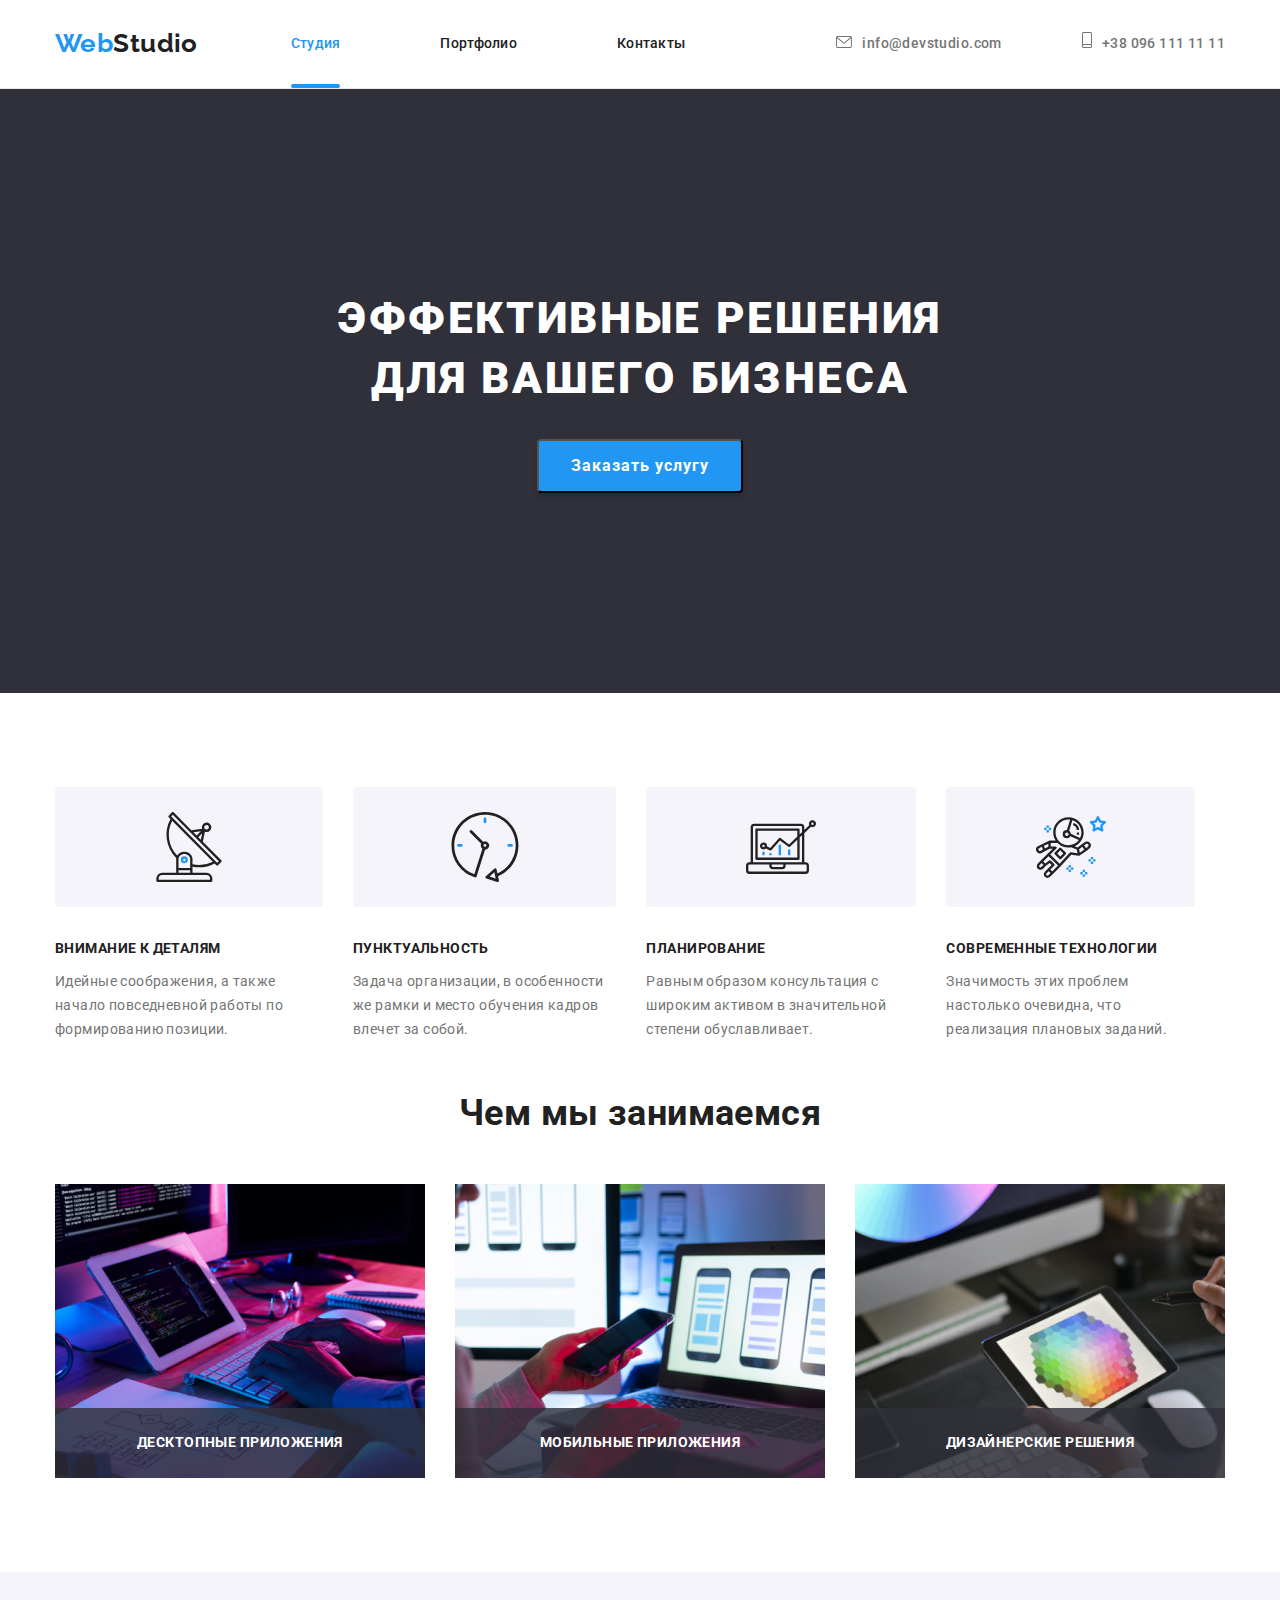
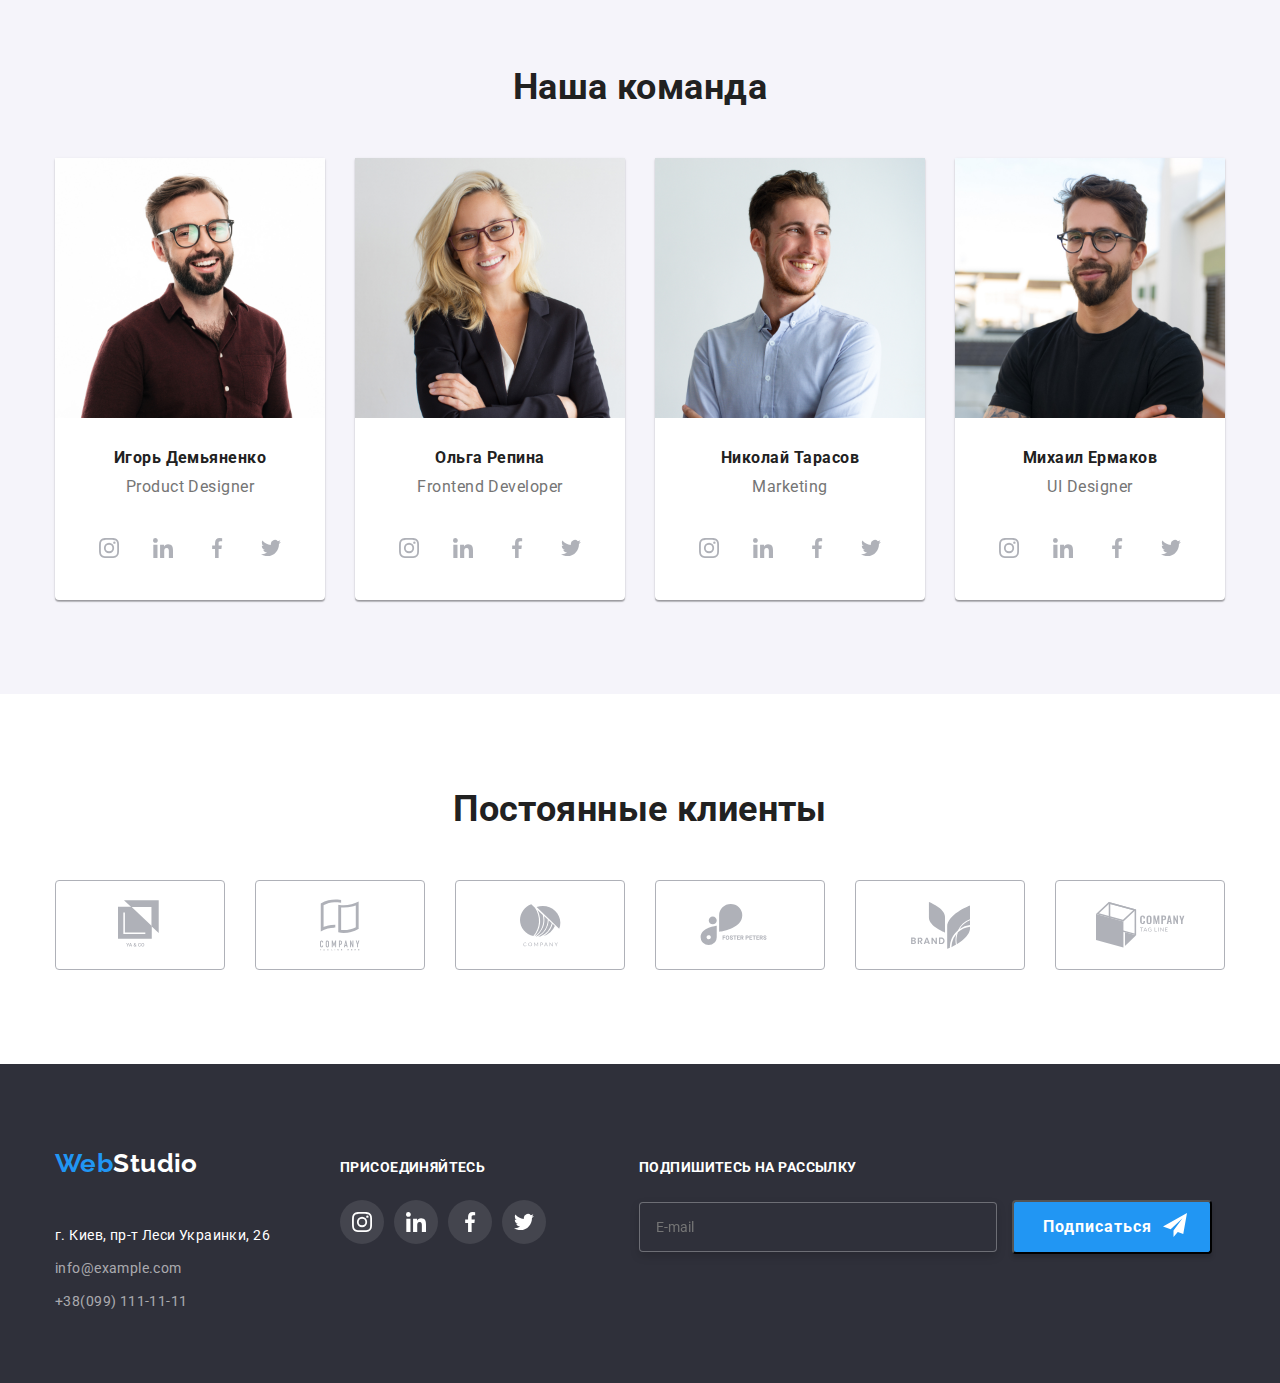
==== commit e83e9f5b: "Добавлен марджин в секции Клиенты" ====
--- a/index.html
+++ b/index.html
@@ -317,7 +317,7 @@
     <!--Постоянные клиенты-->
       <section class="section">
         <div class="container">
-          <h3 class="section-title">Постоянные клиенты</h3>
+          <h3 class="section-title clients-title">Постоянные клиенты</h3>
           <ul class="list clients-box">
 
             <li class="list-item">
--- a/css/main.min.css
+++ b/css/main.min.css
@@ -1,2 +1,2 @@
-/*! normalize.css v8.0.1 | MIT License | github.com/necolas/normalize.css */html{line-height:1.15;-webkit-text-size-adjust:100%}body{margin:0}main{display:block}h1{font-size:2em;margin:0.67em 0}hr{-webkit-box-sizing:content-box;box-sizing:content-box;height:0;overflow:visible}pre{font-family:monospace, monospace;font-size:1em}a{background-color:transparent}abbr[title]{border-bottom:none;text-decoration:underline;-webkit-text-decoration:underline dotted;text-decoration:underline dotted}b,strong{font-weight:bolder}code,kbd,samp{font-family:monospace, monospace;font-size:1em}small{font-size:80%}sub,sup{font-size:75%;line-height:0;position:relative;vertical-align:baseline}sub{bottom:-0.25em}sup{top:-0.5em}img{border-style:none}button,input,optgroup,select,textarea{font-family:inherit;font-size:100%;line-height:1.15;margin:0}button,input{overflow:visible}button,select{text-transform:none}button,[type="button"],[type="reset"],[type="submit"]{-webkit-appearance:button}button::-moz-focus-inner,[type="button"]::-moz-focus-inner,[type="reset"]::-moz-focus-inner,[type="submit"]::-moz-focus-inner{border-style:none;padding:0}button:-moz-focusring,[type="button"]:-moz-focusring,[type="reset"]:-moz-focusring,[type="submit"]:-moz-focusring{outline:1px dotted ButtonText}fieldset{padding:0.35em 0.75em 0.625em}legend{-webkit-box-sizing:border-box;box-sizing:border-box;color:inherit;display:table;max-width:100%;padding:0;white-space:normal}progress{vertical-align:baseline}textarea{overflow:auto}[type="checkbox"],[type="radio"]{-webkit-box-sizing:border-box;box-sizing:border-box;padding:0}[type="number"]::-webkit-inner-spin-button,[type="number"]::-webkit-outer-spin-button{height:auto}[type="search"]{-webkit-appearance:textfield;outline-offset:-2px}[type="search"]::-webkit-search-decoration{-webkit-appearance:none}::-webkit-file-upload-button{-webkit-appearance:button;font:inherit}details{display:block}summary{display:list-item}template{display:none}[hidden]{display:none}.visually-hidden{position:absolute !important;clip:rect(1px 1px 1px 1px);clip:rect(1px, 1px, 1px, 1px);padding:0 !important;border:0 !important;height:1px !important;width:1px !important;overflow:hidden}.link:hover,.link:focus,.menu-link:hover,.menu-link:focus,.contact-link:hover,.contact-link:focus,.contact-link:hover .email-icon,.button:hover,.button:focus,.features-overlay:hover,.features-overlay:focus,.socialmedia:hover,.socialmedia:focus,.clients-logo:hover,.clients-logo:focus,.submit-icon,.filter-button:hover,.filter-button:focus,.close-modal:hover,.close-modal:focus,.input-wrapper:focus-within>.form-icon,.input-wrapper:focus-within>.form-input,.form-field:focus-within .form-textarea,.checkbox:checked+.checkbox-icon,.our-project-card:hover,.our-project-card:focus,.our-project-card:hover .portfolio-overlay,.our-project-card .link:focus .portfolio-overlay{transition-duration:250ms;transition-timing-function:cubic-bezier(0.4, 0, 0.2, 1)}html{box-sizing:border-box}*,*::before,*::after{box-sizing:inherit}body{font-family:"Roboto", sans-serif;font-size:14px;line-height:1.71;letter-spacing:0.03em;color:#757575;background-color:#fff}textarea{resize:none}address{font-style:normal}img{display:block;max-width:100%;height:auto}h1,h2,h3,p{margin:0}p{margin-bottom:50px}.container{width:1200px;padding-left:15px;padding-right:15px;margin-right:auto;margin-left:auto}.list{margin:0;padding:0;list-style:none}.navigation{display:flex;align-items:center;margin-right:auto}.section-title{margin-bottom:50px;color:#212121;font-size:36px;line-height:1.17;text-align:center}.flexbox{display:flex;justify-content:space-between}.current{color:#2196f3;position:relative;padding-bottom:0}.current::after{position:absolute;display:block;content:"";width:100%;height:4px;border-radius:2px;margin-left:auto;margin-right:auto;background-color:#2196f3;margin-top:28px}.dark-background{background:#2f303a;color:#fff}.link{color:#212121;text-decoration:none}.link:hover,.link:focus{color:#2196f3;text-decoration:underline}.header{align-items:center;background-color:#fff;border-bottom:1px solid #ececec}.header .logo{margin-right:93px}.header-container{display:flex;justify-content:flex-end;align-items:center;min-height:80px}.logo-header,.footer-logo{margin-bottom:0;padding-top:24px;padding-bottom:25px;font-family:Raleway;font-style:normal;font-weight:bold;font-size:26px;line-height:1.19;color:#212121}.logo-part{color:#2196f3}.logo-header{color:#212121}.footer-logo{color:#fff;display:inline-block;margin-bottom:20px}.site-nav{display:inline-flex;margin-top:32px;margin-bottom:32px}.menu-item:not(:last-child){margin-right:50px}.site-nav .menu-item+.menu-item{margin-left:50px}.menu-link{font-weight:500;line-height:1.314;letter-spacing:0.02em;color:#212121}.menu-link:hover,.menu-link:focus{color:#2196f3;text-decoration:none}.auth-nav{display:inline-flex;margin-top:32px;margin-bottom:32px}.auth-nav .link{padding-top:32px;padding-bottom:32px;color:#757575}.email-icon{margin-right:10px;fill:#757575}.auth-nav .contact-link{margin-left:30px;font-weight:500}.contact-link:hover,.contact-link:focus{color:#2196f3}.contact-link:hover .email-icon,.contact-link:focus{fill:#2196f3}.head-line{border-bottom:1px solid #757575}.hero-section{max-width:1600px;margin-left:auto;margin-right:auto;margin-bottom:94px;background-image:linear-gradient(to right, rgba(47,48,58,0.4), rgba(47,48,58,0.4)),url("../images/img.jpg");background-color:#2f303a}.hero-container{max-width:690px;padding-top:200px;padding-bottom:200px;text-align:center;letter-spacing:0.06em}.hero-container .hero-title{display:inline-block;margin-bottom:30px;max-width:696px;color:#fff;font-size:44px;font-weight:900;line-height:1.36;letter-spacing:0.06em;text-transform:uppercase}.button{display:inline-block;padding:10px 32px;min-width:200px;border-radius:4px;box-shadow:0px 4px 4px rgba(0,0,0,0.15);font-family:inherit;font-weight:700;font-size:16px;line-height:1.87;text-align:center;letter-spacing:0.06em;color:#fff;background-color:#2196f3;align-items:center}.button:hover,.button:focus{color:#fff;background-color:#2196f3}.about-section{display:flex}.about-section .about-title{font-size:14px;text-transform:uppercase;margin-bottom:10px;color:#212121}.about-section .about-info{color:#757575;line-height:1.7}.about-section .list-item{max-width:270px;margin-right:30px}.about-section .list-item .list-item:last-child{margin-right:0}.about-section .list-item::before{content:"";display:block;height:120px;margin-bottom:30px;background-size:auto;background-repeat:no-repeat;background-position:center;background-color:#f5f4fa;border-radius:4px}.icon-antenna::before{background-image:url(../images/icon/antenna.svg)}.icon-clock::before{background-image:url(../images/icon/clock.svg)}.icon-diagram::before{background-image:url(../images/icon/diagram.svg)}.icon-astronaut::before{background-image:url(../images/icon/astronaut.svg)}.features-section{padding-top:0;padding-bottom:94px}.features-section .section-title{margin-bottom:50px}.features-list{display:flex;flex-wrap:wrap;margin-top:-30px;margin-left:-30px}.features-item{padding-bottom:0;margin-top:30px;margin-left:30px;flex-basis:calc(100% / 3 - 30px)}.features-thumb{position:relative}.features-overlay{position:absolute;width:100%;left:0;bottom:0;padding:27px 0;margin-bottom:0;font-weight:700;font-size:14px;line-height:1.14;text-align:center;text-transform:uppercase;color:#fff;background-color:rgba(47,48,58,0.8)}.features-overlay:hover,.features-overlay:focus{border:1px solid #2196f3}.team{padding-left:0;padding-right:0;padding-top:94px;padding-bottom:94px;background-color:#f5f4fa;color:#212121;width:auto}.team h3{font-size:16px;line-height:1.187;text-align:center;letter-spacing:0.03em;margin-top:30px;margin-bottom:10px;font-style:normal}.team p{color:#757575;font-size:16px;font-weight:normal;line-height:1.19;text-align:center;letter-spacing:0.03em;margin-bottom:30px}.team .list{display:flex}.team-item{text-align:center;background-color:#fff;box-shadow:0px 1px 3px rgba(0,0,0,0.12),0px 1px 1px rgba(0,0,0,0.14),0px 2px 1px rgba(0,0,0,0.2);border-radius:0px 0px 4px 4px}.team .team-item+.team-item{margin-left:30px}.social-box{display:flex;padding-left:32px;padding-right:32px;margin-top:16px}.social-list:not(:last-child){margin-right:10px}.socialmedia{display:inline-flex;width:44px;height:44px;justify-content:center;align-items:center;margin-bottom:30px;border-radius:50%;background-size:20px;background-repeat:no-repeat;fill:#afb1b8}.socialmedia:hover,.socialmedia:focus{background-color:#2196f3;fill:#fff}.socialmedia-icon{width:20px;height:20px}.clients-box{display:flex}.clients-box .list-item:not(:last-child){margin-right:30px}.clients-logo{display:inline-flex;align-items:center;justify-content:center;width:170px;height:90px;border:1px solid #afb1b8;border-radius:4px;fill:#afb1b8}.clients-logo:hover,.clients-logo:focus{fill:#2196f3;border:1px solid #2196f3}.footer-box{background-color:#2f303a}.footer-container{display:flex;align-items:baseline;margin-top:94px;padding-top:60px;padding-bottom:60px}.footer-address{font-weight:400;text-align:left}.footer-address .link{color:#fff;margin-bottom:9px;display:inline-block;font-style:normal}.footer-contacts .link{color:rgba(255,255,255,0.6)}.join-us{margin-left:70px}.title-join-us{font-weight:700;font-size:14px;text-transform:uppercase;color:#fff;margin-bottom:20px}.social-box-footer{display:flex}.footer{background:rgba(255,255,255,0.1);fill:#fff}.submit{margin-left:93px}.button-sign{position:relative;padding-left:29px;padding-right:10px;width:200px;min-height:50px;text-align:left;line-height:1.875}.sign-input{color:rgba(255,255,255,0.6);width:358px;height:50px;border:1px solid rgba(255,255,255,0.3);box-sizing:border-box;filter:drop-shadow(0px 4px 4px rgba(0,0,0,0.15));border-radius:4px;background-color:#2f303a;margin-right:12px;padding-left:16px}.submit-icon{position:absolute;fill:#fff;display:inline-flex;width:24px;height:24px;top:11px;right:23px}.container .container-top{max-width:1200px}.filter-box{display:flex;justify-content:center;margin-bottom:50px}.filter-box .item{display:inline-block;align-items:center}.item{font-style:normal;font-weight:500;font-size:16px;line-height:1.62;text-align:center;letter-spacing:0.03em}.filter-box .item:not(:last-child){margin-right:8px}.filter-button{padding:6px 22px;color:#212121;background:#f5f4fa;font-weight:500;font-size:16px;line-height:1.625;min-width:73px;border:none;box-shadow:0px 3px 1px rgba(0,0,0,0.1),0px 1px 2px rgba(0,0,0,0.08),0px 2px 2px rgba(0,0,0,0.12)}.filter-button:hover,.filter-button:focus{background-color:#f5f4fa;color:#212121;border:1px solid #2196f3}.backdrop{position:fixed;top:0;left:0;width:100%;height:100%;background:rgba(0,0,0,0.2);opacity:1;transition:opacity 400ms cubic-bezier(0.4, 0, 0.2, 1)}.backdrop.is-hidden{opacity:0;pointer-events:none}.modal{position:absolute;top:50%;left:50%;min-width:528px;min-height:581px;padding:40px;background-color:#fff;box-shadow:0px 1px 3px rgba(0,0,0,0.12),0px 1px 1px rgba(0,0,0,0.14),0px 2px 1px rgba(0,0,0,0.2);border-radius:4px;transform:translate(-50%, -50%) scale(1);transition:transform 350ms cubic-bezier(0.4, 0, 0.2, 1)}.close-modal{position:absolute;top:8px;right:8px;border:1px solid rgba(0,0,0,0.1);border-radius:50px;display:flex;justify-content:center;align-items:center;width:30px;height:30px;margin:0;padding:0;background-color:#fff;cursor:pointer}.close-modal:hover,.close-modal:focus{fill:#2196f3;border-color:#2196f3;background-color:#fff}.form{width:448px;margin-left:auto;margin-right:auto}.form-title{font-style:normal;font-size:20px;line-height:1.15;text-align:center;color:#212121;margin-bottom:12px}.form-field{display:flex;flex-direction:column;margin-bottom:20px}.form-field label{margin-bottom:4px}.form-field input,textarea{border:1px solid rgba(33,33,33,0.2);box-sizing:border-box;border-radius:4px;margin:0;padding:12px 16px}.form-field input::placeholder{background:#fff}.form-input{width:100%;padding-left:45px}.form-button{display:block;margin:0 auto;border-color:#2196f3}.input-wrapper{position:relative}.input-wrapper .form-input{padding-left:45px}.input-wrapper:focus-within>.form-icon{fill:#2196f3}.input-wrapper:focus-within>.form-input{outline:none;border:1px solid #2196f3}.form-field:focus-within .form-textarea{outline:none;border:1px solid #2196f3}.man-icon{position:absolute;top:14px;left:15px}.call-icon{position:absolute;top:13px;left:14px}.mail-icon{position:absolute;top:14px;left:13px}.policy-field{display:flex;align-items:center;justify-content:center}.policy-lable{display:inline-flex;align-items:center;line-height:1.71;margin-bottom:30px}.policy-link{color:#2196f3;margin-left:4px}.checkbox{-webkit-appearance:none;-moz-appearance:none;appearance:none}.checkbox:checked+.checkbox-icon{border-color:#2196f3;background-color:#2196f3;background-image:url(../images/check.svg);background-size:contain;background-origin:border-box}.checkbox-icon{display:inline-block;margin-right:7px;width:16px;height:15px;border:2px solid #212121;border-radius:2px;cursor:pointer}.checkbox{-webkit-appearance:none;-moz-appearance:none;appearance:none;margin-right:9px}.checkbox:checked+.checkbox-icon{border-color:#2196f3;background-color:#2196f3;background-image:url(../images/check.svg);background-size:contain;background-origin:border-box}.checkbox-icon{display:inline-block;margin-right:7px;width:16px;height:15px;border:2px solid #212121;border-radius:2px;cursor:pointer}.our-projects{padding-top:94px}.project-list{display:flex;flex-wrap:wrap}.our-project-card:not(:nth-child(3n)){margin-right:30px}.our-project-card:not(:nth-last-child(-n+3)){margin-bottom:30px}.our-project-card:hover,.our-project-card:focus{box-shadow:0px 1px 1px rgba(0,0,0,0.12),0px 4px 4px rgba(0,0,0,0.06),1px 4px 6px rgba(0,0,0,0.16)}.our-project-card:hover .portfolio-overlay,.our-project-card .link:focus .portfolio-overlay{transform:translateX(0)}.project-card-content{border-right:1px solid #eee;border-bottom:1px solid #eee;border-left:1px solid #eee;padding:20px 24px}.our-project-title{margin-top:20px;font-size:18px;line-height:2;letter-spacing:0.06em;color:#212121}.our-project-topic{font-size:16px;line-height:1.87}.portfolio-thumb{position:relative;overflow:hidden}.portfolio-overlay{position:absolute;top:0;left:0;width:100%;height:100%;transform:translateY(100%);transition:transform 250ms ease;margin-bottom:0;padding:63px 24px;font-size:18px;line-height:1.56;color:#fff;background-color:rgba(33,150,243,0.9)}
+/*! normalize.css v8.0.1 | MIT License | github.com/necolas/normalize.css */html{line-height:1.15;-webkit-text-size-adjust:100%}body{margin:0}main{display:block}h1{font-size:2em;margin:0.67em 0}hr{-webkit-box-sizing:content-box;box-sizing:content-box;height:0;overflow:visible}pre{font-family:monospace, monospace;font-size:1em}a{background-color:transparent}abbr[title]{border-bottom:none;text-decoration:underline;-webkit-text-decoration:underline dotted;text-decoration:underline dotted}b,strong{font-weight:bolder}code,kbd,samp{font-family:monospace, monospace;font-size:1em}small{font-size:80%}sub,sup{font-size:75%;line-height:0;position:relative;vertical-align:baseline}sub{bottom:-0.25em}sup{top:-0.5em}img{border-style:none}button,input,optgroup,select,textarea{font-family:inherit;font-size:100%;line-height:1.15;margin:0}button,input{overflow:visible}button,select{text-transform:none}button,[type="button"],[type="reset"],[type="submit"]{-webkit-appearance:button}button::-moz-focus-inner,[type="button"]::-moz-focus-inner,[type="reset"]::-moz-focus-inner,[type="submit"]::-moz-focus-inner{border-style:none;padding:0}button:-moz-focusring,[type="button"]:-moz-focusring,[type="reset"]:-moz-focusring,[type="submit"]:-moz-focusring{outline:1px dotted ButtonText}fieldset{padding:0.35em 0.75em 0.625em}legend{-webkit-box-sizing:border-box;box-sizing:border-box;color:inherit;display:table;max-width:100%;padding:0;white-space:normal}progress{vertical-align:baseline}textarea{overflow:auto}[type="checkbox"],[type="radio"]{-webkit-box-sizing:border-box;box-sizing:border-box;padding:0}[type="number"]::-webkit-inner-spin-button,[type="number"]::-webkit-outer-spin-button{height:auto}[type="search"]{-webkit-appearance:textfield;outline-offset:-2px}[type="search"]::-webkit-search-decoration{-webkit-appearance:none}::-webkit-file-upload-button{-webkit-appearance:button;font:inherit}details{display:block}summary{display:list-item}template{display:none}[hidden]{display:none}.visually-hidden{position:absolute !important;clip:rect(1px 1px 1px 1px);clip:rect(1px, 1px, 1px, 1px);padding:0 !important;border:0 !important;height:1px !important;width:1px !important;overflow:hidden}.link:hover,.link:focus,.menu-link:hover,.menu-link:focus,.contact-link:hover,.contact-link:focus,.contact-link:hover .email-icon,.button:hover,.button:focus,.features-overlay:hover,.features-overlay:focus,.socialmedia:hover,.socialmedia:focus,.clients-logo:hover,.clients-logo:focus,.submit-icon,.filter-button:hover,.filter-button:focus,.close-modal:hover,.close-modal:focus,.input-wrapper:focus-within>.form-icon,.input-wrapper:focus-within>.form-input,.form-field:focus-within .form-textarea,.checkbox:checked+.checkbox-icon,.our-project-card:hover,.our-project-card:focus,.our-project-card:hover .portfolio-overlay,.our-project-card .link:focus .portfolio-overlay{transition-duration:250ms;transition-timing-function:cubic-bezier(0.4, 0, 0.2, 1)}html{box-sizing:border-box}*,*::before,*::after{box-sizing:inherit}body{font-family:"Roboto", sans-serif;font-size:14px;line-height:1.71;letter-spacing:0.03em;color:#757575;background-color:#fff}textarea{resize:none}address{font-style:normal}img{display:block;max-width:100%;height:auto}h1,h2,h3,p{margin:0}p{margin-bottom:50px}.container{width:1200px;padding-left:15px;padding-right:15px;margin-right:auto;margin-left:auto}.list{margin:0;padding:0;list-style:none}.navigation{display:flex;align-items:center;margin-right:auto}.section-title{margin-bottom:50px;color:#212121;font-size:36px;line-height:1.17;text-align:center}.flexbox{display:flex;justify-content:space-between}.current{color:#2196f3;position:relative;padding-bottom:0}.current::after{position:absolute;display:block;content:"";width:100%;height:4px;border-radius:2px;margin-left:auto;margin-right:auto;background-color:#2196f3;margin-top:28px}.dark-background{background:#2f303a;color:#fff}.link{color:#212121;text-decoration:none}.link:hover,.link:focus{color:#2196f3;text-decoration:underline}.header{align-items:center;background-color:#fff;border-bottom:1px solid #ececec}.header .logo{margin-right:93px}.header-container{display:flex;justify-content:flex-end;align-items:center;min-height:80px}.logo-header,.footer-logo{margin-bottom:0;padding-top:24px;padding-bottom:25px;font-family:Raleway;font-style:normal;font-weight:bold;font-size:26px;line-height:1.19;color:#212121}.logo-part{color:#2196f3}.logo-header{color:#212121}.footer-logo{color:#fff;display:inline-block;margin-bottom:20px}.site-nav{display:inline-flex;margin-top:32px;margin-bottom:32px}.menu-item:not(:last-child){margin-right:50px}.site-nav .menu-item+.menu-item{margin-left:50px}.menu-link{font-weight:500;line-height:1.314;letter-spacing:0.02em;color:#212121}.menu-link:hover,.menu-link:focus{color:#2196f3;text-decoration:none}.auth-nav{display:inline-flex;margin-top:32px;margin-bottom:32px}.auth-nav .link{padding-top:32px;padding-bottom:32px;color:#757575}.email-icon{margin-right:10px;fill:#757575}.auth-nav .contact-link{margin-left:30px;font-weight:500}.contact-link:hover,.contact-link:focus{color:#2196f3}.contact-link:hover .email-icon,.contact-link:focus{fill:#2196f3}.head-line{border-bottom:1px solid #757575}.hero-section{max-width:1600px;margin-left:auto;margin-right:auto;margin-bottom:94px;background-image:linear-gradient(to right, rgba(47,48,58,0.4), rgba(47,48,58,0.4)),url("../images/img.jpg");background-color:#2f303a}.hero-container{max-width:690px;padding-top:200px;padding-bottom:200px;text-align:center;letter-spacing:0.06em}.hero-container .hero-title{display:inline-block;margin-bottom:30px;max-width:696px;color:#fff;font-size:44px;font-weight:900;line-height:1.36;letter-spacing:0.06em;text-transform:uppercase}.button{display:inline-block;padding:10px 32px;min-width:200px;border-radius:4px;box-shadow:0px 4px 4px rgba(0,0,0,0.15);font-family:inherit;font-weight:700;font-size:16px;line-height:1.87;text-align:center;letter-spacing:0.06em;color:#fff;background-color:#2196f3;align-items:center}.button:hover,.button:focus{color:#fff;background-color:#2196f3}.about-section{display:flex}.about-section .about-title{font-size:14px;text-transform:uppercase;margin-bottom:10px;color:#212121}.about-section .about-info{color:#757575;line-height:1.7}.about-section .list-item{max-width:270px;margin-right:30px}.about-section .list-item .list-item:last-child{margin-right:0}.about-section .list-item::before{content:"";display:block;height:120px;margin-bottom:30px;background-size:auto;background-repeat:no-repeat;background-position:center;background-color:#f5f4fa;border-radius:4px}.icon-antenna::before{background-image:url(../images/icon/antenna.svg)}.icon-clock::before{background-image:url(../images/icon/clock.svg)}.icon-diagram::before{background-image:url(../images/icon/diagram.svg)}.icon-astronaut::before{background-image:url(../images/icon/astronaut.svg)}.features-section{padding-top:0;padding-bottom:94px}.features-section .section-title{margin-bottom:50px}.features-list{display:flex;flex-wrap:wrap;margin-top:-30px;margin-left:-30px}.features-item{padding-bottom:0;margin-top:30px;margin-left:30px;flex-basis:calc(100% / 3 - 30px)}.features-thumb{position:relative}.features-overlay{position:absolute;width:100%;left:0;bottom:0;padding:27px 0;margin-bottom:0;font-weight:700;font-size:14px;line-height:1.14;text-align:center;text-transform:uppercase;color:#fff;background-color:rgba(47,48,58,0.8)}.features-overlay:hover,.features-overlay:focus{border:1px solid #2196f3}.team{padding-left:0;padding-right:0;padding-top:94px;padding-bottom:94px;background-color:#f5f4fa;color:#212121;width:auto}.team h3{font-size:16px;line-height:1.187;text-align:center;letter-spacing:0.03em;margin-top:30px;margin-bottom:10px;font-style:normal}.team p{color:#757575;font-size:16px;font-weight:normal;line-height:1.19;text-align:center;letter-spacing:0.03em;margin-bottom:30px}.team .list{display:flex}.team-item{text-align:center;background-color:#fff;box-shadow:0px 1px 3px rgba(0,0,0,0.12),0px 1px 1px rgba(0,0,0,0.14),0px 2px 1px rgba(0,0,0,0.2);border-radius:0px 0px 4px 4px}.team .team-item+.team-item{margin-left:30px}.social-box{display:flex;padding-left:32px;padding-right:32px;margin-top:16px}.social-list:not(:last-child){margin-right:10px}.socialmedia{display:inline-flex;width:44px;height:44px;justify-content:center;align-items:center;margin-bottom:30px;border-radius:50%;background-size:20px;background-repeat:no-repeat;fill:#afb1b8}.socialmedia:hover,.socialmedia:focus{background-color:#2196f3;fill:#fff}.socialmedia-icon{width:20px;height:20px}.clients-box{display:flex}.clients-box .list-item:not(:last-child){margin-right:30px}.clients-title{margin-top:94px}.clients-logo{display:inline-flex;align-items:center;justify-content:center;width:170px;height:90px;border:1px solid #afb1b8;border-radius:4px;fill:#afb1b8}.clients-logo:hover,.clients-logo:focus{fill:#2196f3;border:1px solid #2196f3}.footer-box{background-color:#2f303a}.footer-container{display:flex;align-items:baseline;margin-top:94px;padding-top:60px;padding-bottom:60px}.footer-address{font-weight:400;text-align:left}.footer-address .link{color:#fff;margin-bottom:9px;display:inline-block;font-style:normal}.footer-contacts .link{color:rgba(255,255,255,0.6)}.join-us{margin-left:70px}.title-join-us{font-weight:700;font-size:14px;text-transform:uppercase;color:#fff;margin-bottom:20px}.social-box-footer{display:flex}.footer{background:rgba(255,255,255,0.1);fill:#fff}.submit{margin-left:93px}.button-sign{position:relative;padding-left:29px;padding-right:10px;width:200px;min-height:50px;text-align:left;line-height:1.875}.sign-input{color:rgba(255,255,255,0.6);width:358px;height:50px;border:1px solid rgba(255,255,255,0.3);box-sizing:border-box;filter:drop-shadow(0px 4px 4px rgba(0,0,0,0.15));border-radius:4px;background-color:#2f303a;margin-right:12px;padding-left:16px}.submit-icon{position:absolute;fill:#fff;display:inline-flex;width:24px;height:24px;top:11px;right:23px}.container .container-top{max-width:1200px}.filter-box{display:flex;justify-content:center;margin-bottom:50px}.filter-box .item{display:inline-block;align-items:center}.item{font-style:normal;font-weight:500;font-size:16px;line-height:1.62;text-align:center;letter-spacing:0.03em}.filter-box .item:not(:last-child){margin-right:8px}.filter-button{padding:6px 22px;color:#212121;background:#f5f4fa;font-weight:500;font-size:16px;line-height:1.625;min-width:73px;border:none;box-shadow:0px 3px 1px rgba(0,0,0,0.1),0px 1px 2px rgba(0,0,0,0.08),0px 2px 2px rgba(0,0,0,0.12)}.filter-button:hover,.filter-button:focus{background-color:#f5f4fa;color:#212121;border:1px solid #2196f3}.backdrop{position:fixed;top:0;left:0;width:100%;height:100%;background:rgba(0,0,0,0.2);opacity:1;transition:opacity 400ms cubic-bezier(0.4, 0, 0.2, 1)}.backdrop.is-hidden{opacity:0;pointer-events:none}.modal{position:absolute;top:50%;left:50%;min-width:528px;min-height:581px;padding:40px;background-color:#fff;box-shadow:0px 1px 3px rgba(0,0,0,0.12),0px 1px 1px rgba(0,0,0,0.14),0px 2px 1px rgba(0,0,0,0.2);border-radius:4px;transform:translate(-50%, -50%) scale(1);transition:transform 350ms cubic-bezier(0.4, 0, 0.2, 1)}.close-modal{position:absolute;top:8px;right:8px;border:1px solid rgba(0,0,0,0.1);border-radius:50px;display:flex;justify-content:center;align-items:center;width:30px;height:30px;margin:0;padding:0;background-color:#fff;cursor:pointer}.close-modal:hover,.close-modal:focus{fill:#2196f3;border-color:#2196f3;background-color:#fff}.form{width:448px;margin-left:auto;margin-right:auto}.form-title{font-style:normal;font-size:20px;line-height:1.15;text-align:center;color:#212121;margin-bottom:12px}.form-field{display:flex;flex-direction:column;margin-bottom:20px}.form-field label{margin-bottom:4px}.form-field input,textarea{border:1px solid rgba(33,33,33,0.2);box-sizing:border-box;border-radius:4px;margin:0;padding:12px 16px}.form-field input::placeholder{background:#fff}.form-input{width:100%;padding-left:45px}.form-button{display:block;margin:0 auto;border-color:#2196f3}.input-wrapper{position:relative}.input-wrapper .form-input{padding-left:45px}.input-wrapper:focus-within>.form-icon{fill:#2196f3}.input-wrapper:focus-within>.form-input{outline:none;border:1px solid #2196f3}.form-field:focus-within .form-textarea{outline:none;border:1px solid #2196f3}.man-icon{position:absolute;top:14px;left:15px}.call-icon{position:absolute;top:13px;left:14px}.mail-icon{position:absolute;top:14px;left:13px}.policy-field{display:flex;align-items:center;justify-content:center}.policy-lable{display:inline-flex;align-items:center;line-height:1.71;margin-bottom:30px}.policy-link{color:#2196f3;margin-left:4px}.checkbox{-webkit-appearance:none;-moz-appearance:none;appearance:none}.checkbox:checked+.checkbox-icon{border-color:#2196f3;background-color:#2196f3;background-image:url(../images/check.svg);background-size:contain;background-origin:border-box}.checkbox-icon{display:inline-block;margin-right:7px;width:16px;height:15px;border:2px solid #212121;border-radius:2px;cursor:pointer}.checkbox{-webkit-appearance:none;-moz-appearance:none;appearance:none;margin-right:9px}.checkbox:checked+.checkbox-icon{border-color:#2196f3;background-color:#2196f3;background-image:url(../images/check.svg);background-size:contain;background-origin:border-box}.checkbox-icon{display:inline-block;margin-right:7px;width:16px;height:15px;border:2px solid #212121;border-radius:2px;cursor:pointer}.our-projects{padding-top:94px}.project-list{display:flex;flex-wrap:wrap}.our-project-card:not(:nth-child(3n)){margin-right:30px}.our-project-card:not(:nth-last-child(-n+3)){margin-bottom:30px}.our-project-card:hover,.our-project-card:focus{box-shadow:0px 1px 1px rgba(0,0,0,0.12),0px 4px 4px rgba(0,0,0,0.06),1px 4px 6px rgba(0,0,0,0.16)}.our-project-card:hover .portfolio-overlay,.our-project-card .link:focus .portfolio-overlay{transform:translateX(0)}.project-card-content{border-right:1px solid #eee;border-bottom:1px solid #eee;border-left:1px solid #eee;padding:20px 24px}.our-project-title{margin-top:20px;font-size:18px;line-height:2;letter-spacing:0.06em;color:#212121}.our-project-topic{font-size:16px;line-height:1.87}.portfolio-thumb{position:relative;overflow:hidden}.portfolio-overlay{position:absolute;top:0;left:0;width:100%;height:100%;transform:translateY(100%);transition:transform 250ms ease;margin-bottom:0;padding:63px 24px;font-size:18px;line-height:1.56;color:#fff;background-color:rgba(33,150,243,0.9)}
 /*# sourceMappingURL=main.min.css.map */